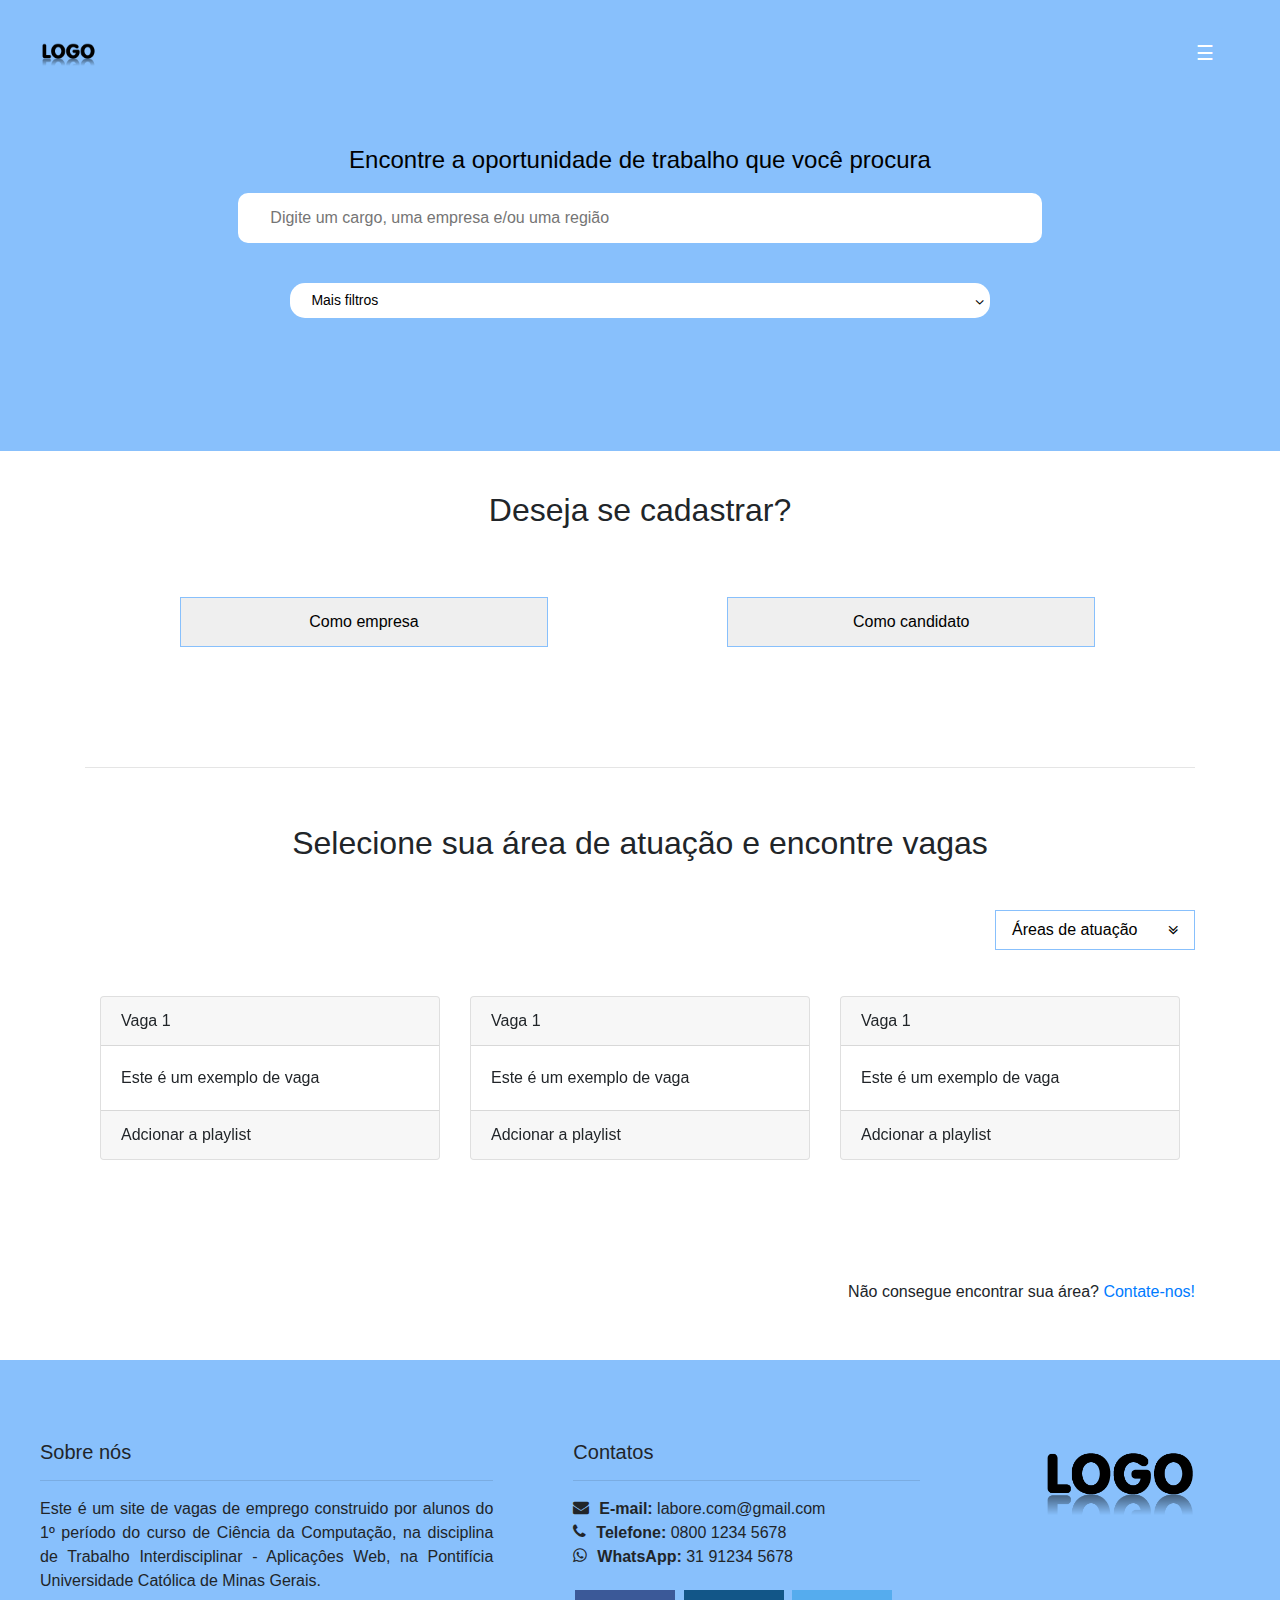
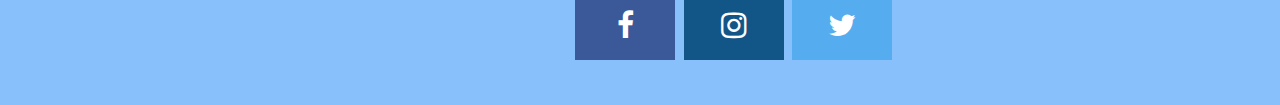
==== Codigo/index.html @ d92247bf "Adcionando arquivos" ====
<!DOCTYPE html>
<html lang = "pt-br" >
    <head>
        <meta charset = "UTF-8">
        <meta name= "viewport" content= "width=device-width, initial-scale=1, shrink-to-fit=no">
		
        <!--CSS-->
        <link rel="stylesheet" href="https://maxcdn.bootstrapcdn.com/bootstrap/4.0.0/css/bootstrap.min.css" integrity="sha384-Gn5384xqQ1aoWXA+058RXPxPg6fy4IWvTNh0E263XmFcJlSAwiGgFAW/dAiS6JXm" crossorigin="anonymous">
        <link href="http://maxcdn.bootstrapcdn.com/font-awesome/4.1.0/css/font-awesome.min.css" rel="stylesheet">
        <link rel="stylesheet" href="https://cdnjs.cloudflare.com/ajax/libs/font-awesome/4.7.0/css/font-awesome.min.css">
        <link rel="stylesheet" href="http://cdnjs.cloudflare.com/ajax/libs/font-awesome/4.3.0/css/font-awesome.css"  type='text/css'>
        <link rel="stylesheet" href= "./style.css">

        <title>Página Inicial</title>
    </head>
    <body>
        <!--Cabeçalho-->
        <div class = "container-fluid" id = "cabecalho_container">
            
            <!--Navbar com a logo e o menu dropdown-->
            <nav class = "navbar navbar-light" id = "navbar">
                <a class = "navbar-brand" href = "#"><img src = "./logo.png" alt = "Logo"></a>
                <div id="mySidebar" class="sidebar">
                    <a href="javascript:void(0)" class="closebtn" onclick="closeNav()">&times;</a>
                    <a href="./index.html">Pagina Inicial</a>
                    <a href="./meu_perfil.html">Meu Perfil</a>
                    <a href="./cursos.html">Cursos</a>
                    <a href="./categorias.html">Categoria de vagas</a>
                    <a href="./testes_vocacionais.html">Testes vocacionais</a>
                    <a href="./forum.html">Fórum</a>
                    <a href="#">Contatos</a>
                    <a href="./sobre_nos.html">Sobre nós</a>
                </div>
                <div id="main">
                    <button class="openbtn" onclick="openNav()">&#9776;</button>
                </div>
            </nav>

            <!--Caixa de pesquisa de vagas com filtros-->
            <div class = "container-fluid" id = "pesquisa-container">
                <div class = "row" id = "pesquisa-titulo-row">
                    <div class = "col-md-8 mx-auto" id = "pesquisa-titulo-col">
                        <h4>Encontre a oportunidade de trabalho que você procura</h4>
                    </div>
                </div>
                <div class = "row" id = "caixa-pesquisa-row">
                    <div class = "col-md-8 mx-auto" id = "caixa-pesquisa-col">
                        <form class = "search">
                            <input type = "text" placeholder= "Digite um cargo, uma empresa e/ou uma região" id = "pesquisa-vagas">
                        </form>
                    </div>
                </div>
                <div class = "row" id = "filtros">
                    <div class = "col-md-7 mx-auto" id = "filtros-col">
                        <button class = "PCDbtn">
                            <i class="fa fa-wheelchair-alt"></i>
                            Vagas para PCD
                        </button>
                        <button class = "Estagiobtn">
                            <i class="fa fa-mortar-board"></i>
                            Estágio & Trainee
                        </button>
                        <button class = "Experienciabtn">
                            <i class="fa fa-exclamation-triangle"></i>
                            Sem experiência
                        </button>
                        <button class = "Filtrobtn">
                            <p id = "plus_filter">Mais filtros</p>
                            <i class = "fa fa-angle-down"></i>
                        </button>
                    </div>
                </div>
            </div>
        </div>

        <!--Seção de cadastros-->
        <div class = "container" id = "convite-cadastro">
            <div class = "row">
                <div class = "col-md-8 mx-auto" id = "convite-cadastro-col">
                    <h2>Deseja se cadastrar?</h3>
                </div>
            </div>
            <div class = "row" id = "cadastro-row">
                <div class = "col-md-10 mx-auto" id = "cadastro-btns">
                    <button type = "button" class = "empresa">Como empresa</button>
                    <button type = "button" class = "candidato">Como candidato</button>
                </div>
            </div>
        </div>
        

        <!--Seção de áreas de atuação-->
        <div class = "container" id = "areas">
            <hr>
            <div class = "row">
                <div class = "col-md-8 mx-auto" id = "areas-col">
                    <h2>Selecione sua área de atuação e encontre vagas</h3>
                </div>
            </div>
            <div class = "row" id = "areas-dropdown-row">
                <div class = "col-lg-12" id = "areas-dropdown">
                    <div class = "dropdown areas-dropdown">
                        <button class = "dropbtn dropbtn-areas"><p id = "areas-btn-title">Áreas de atuação</p><i class="fa fa-angle-double-down"></i></button>
                        <div class="dropdown-content dropdown-content-area">
                            <a href="#">Administração</a>
                            <a href="#">Biotecnologia</a>
                            <a href="#">Contabilidade</a>
                            <a href="#">Design</a>
                            <a href="#">Educação</a>
                            <a href="#">Farmácia</a>
                            <a href="#">Gastronomia</a>
                            <a href="#">Informática</a>
                            <a href="#">Jornalismo</a>
                            <a href="#">Logística</a>
                            <a href="#">Medicina</a>
                            <a href="#">Odontologia</a>
                            <a href="#">Psicologia</a>
                            <a href="#">Química</a>
                            <a href="#">Recursos Humanos</a>
                            <a href="#">Saúde</a>
                            <a href="#">Tecnologia</a>
                            <a href="#">Veterinária</a>
                        </div>
                    </div>
                </div>
            </div>
            <div class =  "container-fluid w-100" id = "carousel-vagas-container">
                <div id="carousel-vagas" class="carousel slide" data-ride="carousel">
                    <ol class="carousel-indicators">
                      <li data-target="#carouselExampleIndicators" data-slide-to="0" class="active"></li>
                      <li data-target="#carouselExampleIndicators" data-slide-to="1"></li>
                      <li data-target="#carouselExampleIndicators" data-slide-to="2"></li>
                    </ol>
                    <div class="carousel-inner">
                        <div class="carousel-item active">
                            <div class = "container">
                                <div class = "row" id="slides" >
                                    <div class = "col-lg-4" id="vaga">
                                        <div class = "card vaga-card">
                                            <div class = "card-header card-header-vaga">
                                                Vaga 1
                                            </div>
                                            <div class = "card-body card-body-vaga">
                                                Este é um exemplo de vaga
                                            </div>
                                            <div class = "card-footer card-footer-vaga">
                                                Adcionar a playlist
                                            </div>
                                        </div>
                                    </div>
                                    <div class = "col-lg-4" id="vaga">
                                        <div class = "card vaga-card">
                                            <div class = "card-header card-header-vaga">
                                                Vaga 1
                                            </div>
                                            <div class = "card-body card-body-vaga">
                                                Este é um exemplo de vaga
                                            </div>
                                            <div class = "card-footer card-footer-vaga">
                                                Adcionar a playlist
                                            </div>
                                        </div>
                                    </div>
                                    <div class = "col-lg-4" id="vaga">
                                        <div class = "card vaga-card">
                                            <div class = "card-header card-header-vaga">
                                                Vaga 1
                                            </div>
                                            <div class = "card-body card-body-vaga">
                                                Este é um exemplo de vaga
                                            </div>
                                            <div class = "card-footer card-footer-vaga">
                                                Adcionar a playlist
                                            </div>
                                        </div>
                                    </div>
                                </div>
                            </div>
                        </div>
                        <div class="carousel-item">
                            <div class = "container">
                                <div class = "row" id="slides" >
                                    <div class = "col-lg-4" id="vaga">
                                        <div class = "card vaga-card">
                                            <div class = "card-header card-header-vaga">
                                                Vaga 1
                                            </div>
                                            <div class = "card-body card-body-vaga">
                                                Este é um exemplo de vaga
                                            </div>
                                            <div class = "card-footer card-footer-vaga">
                                                Adcionar a playlist
                                            </div>
                                        </div>
                                    </div>
                                    <div class = "col-lg-4" id="vaga">
                                        <div class = "card vaga-card">
                                            <div class = "card-header card-header-vaga">
                                                Vaga 1
                                            </div>
                                            <div class = "card-body card-body-vaga">
                                                Este é um exemplo de vaga
                                            </div>
                                            <div class = "card-footer card-footer-vaga">
                                                Adcionar a playlist
                                            </div>
                                        </div>
                                    </div>
                                    <div class = "col-lg-4" id="vaga">
                                        <div class = "card vaga-card">
                                            <div class = "card-header card-header-vaga">
                                                Vaga 1
                                            </div>
                                            <div class = "card-body card-body-vaga">
                                                Este é um exemplo de vaga
                                            </div>
                                            <div class = "card-footer card-footer-vaga">
                                                Adcionar a playlist
                                            </div>
                                        </div>
                                    </div>
                                </div>
                            </div>
                        </div>
                        <div class="carousel-item">
                            <div class = "container">
                                <div class = "row" id="slides" >
                                    <div class = "col-lg-4" id="vaga">
                                        <div class = "card vaga-card">
                                            <div class = "card-header card-header-vaga">
                                                Vaga 1
                                            </div>
                                            <div class = "card-body card-body-vaga">
                                                Este é um exemplo de vaga
                                            </div>
                                            <div class = "card-footer card-footer-vaga">
                                                Adcionar a playlist
                                            </div>
                                        </div>
                                    </div>
                                    <div class = "col-lg-4" id="vaga">
                                        <div class = "card vaga-card">
                                            <div class = "card-header card-header-vaga">
                                                Vaga 1
                                            </div>
                                            <div class = "card-body card-body-vaga">
                                                Este é um exemplo de vaga
                                            </div>
                                            <div class = "card-footer card-footer-vaga">
                                                Adcionar a playlist
                                            </div>
                                        </div>
                                    </div>
                                    <div class = "col-lg-4" id="vaga">
                                        <div class = "card vaga-card">
                                            <div class = "card-header card-header-vaga">
                                                Vaga 1
                                            </div>
                                            <div class = "card-body card-body-vaga">
                                                Este é um exemplo de vaga
                                            </div>
                                            <div class = "card-footer card-footer-vaga">
                                                Adcionar a playlist
                                            </div>
                                        </div>
                                    </div>
                                </div>
                            </div>
                        </div>
                    </div>    
                    <a class="carousel-control-prev" href="#carouselExampleIndicators" role="button" data-slide="prev">
                        <span class="sr-only">Previous</span>
                      </a>
                      <a class="carousel-control-next" href="#carouselExampleIndicators" role="button" data-slide="next">
                        <span class="sr-only">Next</span>
                    </a>
                </div>
            </div>
            <div class = "row" id = "areas-ajuda-row">
                <div class = "col-lg-12" id = "areas-ajuda">
                    <p id = "semArea">Não consegue encontrar sua área?<a href = "#"> Contate-nos!</a></p>
                </div>
            </div>
        </div>

        <!--Seção de Sobre nós e Contatos-->
        <div class = "container-fluid AboutUs">
            <div class = "row AboutUs-row">
                <div class = "col-lg-5 AboutUs-col">
                    <h5 id = "AboutUs-title">Sobre nós</h5>
                    <hr>
                    <p id = "AboutUs-text">Este é um site de vagas de emprego construido por alunos do 1º período
                        do curso de Ciência da Computação, na disciplina de Trabalho Interdisciplinar - Aplicaçôes Web, 
                        na Pontifícia Universidade Católica de Minas Gerais.
                    </p>
                </div>
                <div class = "col-lg-4 Contacts-col">
                    <h5 id = "Contacts-title">Contatos</h5>
                    <hr>
                    <ul id = "lista-contatos">
                        <li id = "email"><i class="fa fa-envelope"></i><p id = "contact-item"><b>E-mail:</b> labore.com@gmail.com</p></li>
                        <li id = "email"><i class="fa fa-phone"></i><p id = "contact-item"><b>Telefone:</b> 0800 1234 5678</p></li>
                        <li id = "email"><i class="fa fa-whatsapp"></i><p id = "contact-item"><b>WhatsApp:</b> 31 91234 5678</p></li>
                    </ul>
                    <a href="#" class="fa fa-facebook"></a>
                    <a href="#" class="fa fa-instagram"></a>
                    <a href="#" class="fa fa-twitter"></a>
                </div>
                <div class = "col-lg-3 logo-col">
                    <img src = "./logo.png" id = "rodape-logo">
                </div>
            </div>
        </div>
        <!-- jQuery and JS bundle w/ Popper.js -->
        <script src="https://code.jquery.com/jquery-3.2.1.slim.min.js" integrity="sha384-KJ3o2DKtIkvYIK3UENzmM7KCkRr/rE9/Qpg6aAZGJwFDMVNA/GpGFF93hXpG5KkN" crossorigin="anonymous"></script>
        <script src="https://cdnjs.cloudflare.com/ajax/libs/popper.js/1.12.9/umd/popper.min.js" integrity="sha384-ApNbgh9B+Y1QKtv3Rn7W3mgPxhU9K/ScQsAP7hUibX39j7fakFPskvXusvfa0b4Q" crossorigin="anonymous"></script>
        <script src="https://maxcdn.bootstrapcdn.com/bootstrap/4.0.0/js/bootstrap.min.js" integrity="sha384-JZR6Spejh4U02d8jOt6vLEHfe/JQGiRRSQQxSfFWpi1MquVdAyjUar5+76PVCmYl" crossorigin="anonymous"></script>
        <script src = "./function.js"></script>
    </body>
</html>
---- Codigo/style.css ----
/* Geral */

body {
    overflow-x: hidden;
    font-family: Helvetica, sans-serif;
}

ul {
    list-style: none;
}

/* Cabecalho */

#cabecalho_container {
    height: 451px;
    width: 100%;
    background-color: rgb(136, 192, 252);
}

a.navbar-brand img {
    height: 56px;
    width: auto;
}

/* The sidebar menu */
.sidebar {
    height: 450px; /* 100% Full-height */
    width: 0; /* 0 width - change this with JavaScript */
    position: fixed; /* Stay in place */
    z-index: 1; /* Stay on top */
    top: 0;
    right: 0;
    background-color: rgb(47, 1, 248); /* Black*/
    overflow-x: hidden; /* Disable horizontal scroll */
    padding-top: 60px; /* Place content 60px from the top */
    transition: 0.5s; /* 0.5 second transition effect to slide in the sidebar */
}
  
  /* The sidebar links */
.sidebar a {
    padding: 8px 8px 8px 32px;
    text-decoration: none;
    font-size: 18px;
    color: white;
    display: block;
    transition: 0.3s;
}
  
  /* When you mouse over the navigation links, change their color */
  .sidebar a:hover {
    color: black;
}
  
  /* Position and style the close button (top right corner) */
.sidebar .closebtn {
    position: absolute;
    top: 0;
    right: 25px;
    font-size: 36px;
    margin-left: 50px;
}
  
  /* The button used to open the sidebar */
.openbtn {
    font-size: 20px;
    cursor: pointer;
    background-color: rgb(136, 192, 252);
    color: white;
    padding: 10px 15px;
    border: none;
    border-radius: 10px;
}
  
.openbtn:hover {
    background-color: rgb(47, 1, 248);
}

.openbtn:focus {
      outline-width: 0px;
}

a.closebtn {
    color: white;
}
  
  /* Style page content - use this if you want to push the page content to the right when you open the side navigation */
#main {
    transition: margin-left .5s; /* If you want a transition effect */
    padding: 20px;
}

#pesquisa-container {
    background-color: transparent;
    margin-top: 40px;
    margin-bottom: 80px;
}

#pesquisa-titulo-col {
    text-align: center;
    margin-bottom: 10px;
    color: #000;
}

#input-btn {
    width: 80%;
    position: relative;
}

#pesquisa-vagas {
    width: 100%;
    height: 50px;
    border-radius: 10px;
    border: 0px;
    text-indent: 30px;
}

#pesquisa-vagas:focus {
    outline-width: 0px;
}

#filtros-col {
    margin-top: 40px;
    width: fit-content;
}

.PCDbtn {
    border: 0px;
    border-radius: 15px;
    font-size: 14px;
    width: 25%;
    height: 35px;
    cursor: pointer;
    display: inline;
    background-color: white;
}

.PCDbtn:hover {
    background-color: rgb(47, 1, 248);
    color: white;
}

.PCDbtn:focus {
    background-color: rgb(47, 1, 248);
    color: white;
    outline-width: 0px;
}

i.fa-wheelchair-alt {
    padding-right: 10px;
}

.Estagiobtn {
    border: 0px;
    border-radius: 15px;
    font-size: 14px;
    width: 25%;
    height: 35px;
    cursor: pointer;
    display: inline;
    background-color: white;
}

.Estagiobtn:hover {
    background-color: rgb(47, 1, 248);
    color: white;
}

.Estagiobtn:focus {
    background-color: rgb(47, 1, 248);
    color: white;
    outline-width: 0px;
}

i.fa-mortar-board {
    padding-right: 10px;
}

.Experienciabtn {
    border: 0px;
    border-radius: 15px;
    font-size: 14px;
    width: 25%;
    height: 35px;
    cursor: pointer;
    display: inline;
    background-color: white;
}

.Experienciabtn:hover {
    background-color: rgb(47, 1, 248);
    color: white;
}

.Experienciabtn:focus {
    background-color: rgb(47, 1, 248);
    color: white;
    outline-width: 0px;
}

i.fa-exclamation-triangle {
    padding-right: 10px;
}

.Filtrobtn {
    width: 23%;
    height: 35px;
    display: inline;
    border: 0px;
    border-radius: 15px;
    background-color: white;
    font-size: 14px;
    cursor: pointer;
    text-align: left;
}

.Filtrobtn:hover {
    background-color: rgb(47, 1, 248);
    color: white;
}

.Filtrobtn:focus {
    background-color: rgb(47, 1, 248);
    outline-width: 0px;
    color: white;
}

#plus_filter {
    display: inline;
    padding-left: 15px;
}

i.fa-angle-down {
    display: inline;
    float: right;
    padding-right: 10px;
    padding-top: 5px;
}

@media screen and ( max-width: 1280px ) {
    .PCDbtn {
        display: none;
    }
}

@media screen and ( max-width: 1280px ) {
    .Estagiobtn {
        display: none;
    }
}

@media screen and ( max-width: 1280px ) {
    .Experienciabtn {
        display: none;
    }
}

@media screen and ( max-width: 1280px ) {
    .Filtrobtn {
        width: 100%;
    }
}

@media screen and ( max-width: 1280px ) {
    i.fa-angle-down {
        padding-left: 10px;
        padding-right: 0px;
    }
}


/* Área de convite para cadastrar */

#convite-cadastro {
    height: 300px;
    width: 100%;
    background-color: transparent;
}

#convite-cadastro-col {
    text-align: center;
    padding-top: 40px;
}

#cadastro-row {
    padding-top: 60px;
}

.empresa {
    width: 40%;
    height: 50px;
    border: 1px solid rgb(136, 192, 252);
    cursor: pointer;
}

.empresa:hover {
    background-color: rgb(47, 1, 248);
    color: white;
}

.empresa:focus {
    background-color: rgb(47, 1, 248);
    color: white;
    outline-width: 0px;;
}

.candidato {
    width: 40%;
    margin-left: 19%;
    height: 50px;
    border: 1px solid rgb(136, 192, 252);
    cursor: pointer;
}

.candidato:hover {
    background-color: rgb(47, 1, 248);
    color: white;
}

.candidato:focus {
    background-color: rgb(47, 1, 248);
    color: white;
    outline-width: 0px;;
}

/* Seção de áreas de atuação */

#areas {
    height: fit-content;
    width: 100%;
}

#areas-col {
    text-align: center;
    padding-top: 40px;
}

#areas-dropdown-row {
    padding-top: 40px;
}

#areas-dropdown {
    display: inline;
}


#areas-ajuda-row {
    padding-top: 40px;
    padding-bottom: 40px;
}

#areas-ajuda {
    display: inline;
}

#semArea {
    display: inline;
    float: right;
}

.dropbtn-areas {
    background-color: white;
    color: black;
    padding: 16px;
    font-size: 16px;
    border: 1px solid rgb(136, 192, 252);
    cursor: pointer;
    width: 200px;
    height: 40px;
    padding-top: 0px;
    padding-bottom: 0px;
    padding-left: 16px;
    padding-right: 16px;
}

.areas-dropdown {
    position: relative;
    display: inline-block;
    float: right;
}

.dropdown-content-area {
    display: none;
    position: absolute;
    background-color: #f9f9f9;
    min-width: 200px;
    max-height: 200px;
    overflow-y: scroll;
    box-shadow: 0px 8px 16px 0px rgba(0,0,0,0.2);
    z-index: 1;
}

.dropdown-content-area a {
    color: black;
    padding: 12px 16px;
    text-decoration: none;
    display: block;
}

.dropdown-content-area a:hover {
    background-color: rgb(136, 192, 252);
}

.areas-dropdown:hover .dropdown-content-area {
    display: block;
}

.areas-dropdown:hover .dropbtn-areas {
    background-color: rgb(47, 1, 248);
}

#areas-btn-title {
    display: inline;
    float: left;
    margin-bottom: 0px;
}

i.fa-angle-double-down {
    display: inline;
    float: right;
    padding-top: 4px;
}

/* Carousel de vagas */

#carousel-vagas-container {
    padding-top: 40px;
    padding-bottom: 40px;
    padding-right: 0px;
    padding-left: 0px;
}

.carousel-indicators li {
    visibility: hidden;
}

#carousel-vagas {
    height: fit-content;
}

#vaga {
    padding-bottom: 40px;
}

/*Seção sobre nós */

.AboutUs  {
    height: fit-content;
    background-color: rgb(136, 192, 252);
    padding-top: 40px;
    padding-bottom: 40px;
}

.AboutUs-col {
    padding-top: 40px;
    padding-bottom: 40px;
    padding-left: 40px;
    padding-right: 40px;
    text-align: justify;
}

.Contacts-col {
    padding-top: 40px;
    padding-top: 40px;
    padding-left: 40px;
    padding-right: 40px;
}

i.fa-envelope {
    display: inline;
    float: left;
    padding-right: 10px;
    padding-top: 2px;
}

i.fa-phone {
    display: inline;
    float: left;
    padding-right: 10px;
    padding-top: 2px;
}

i.fa-whatsapp {
    display: inline;
    float: left;
    padding-right: 10px;
    padding-top: 2px;
}

#lista-contatos {
    padding-left: 0px;
}

#contact-item {
    display: inline;
}

.fa-facebook {
    background: #3B5998;
    color: white;
    padding: 20px;
    font-size: 30px;
    width: 100px;
    text-align: center;
    text-decoration: none;
    margin: 5px 2px;
}

.fa-twitter {
    background: #55ACEE;
    color: white;
    padding: 20px;
    font-size: 30px;
    width: 100px;
    text-align: center;
    text-decoration: none;
    margin: 5px 2px;
}

.fa-instagram {
    background: #125688;
    color: white;
    padding: 20px;
    font-size: 30px;
    width: 100px;
    text-align: center;
    text-decoration: none;
    margin: 5px 2px;
}

#rodape-logo {
    width: 100%;
    height: auto;
    padding-right: 40px;
    padding-left: 40px;
}
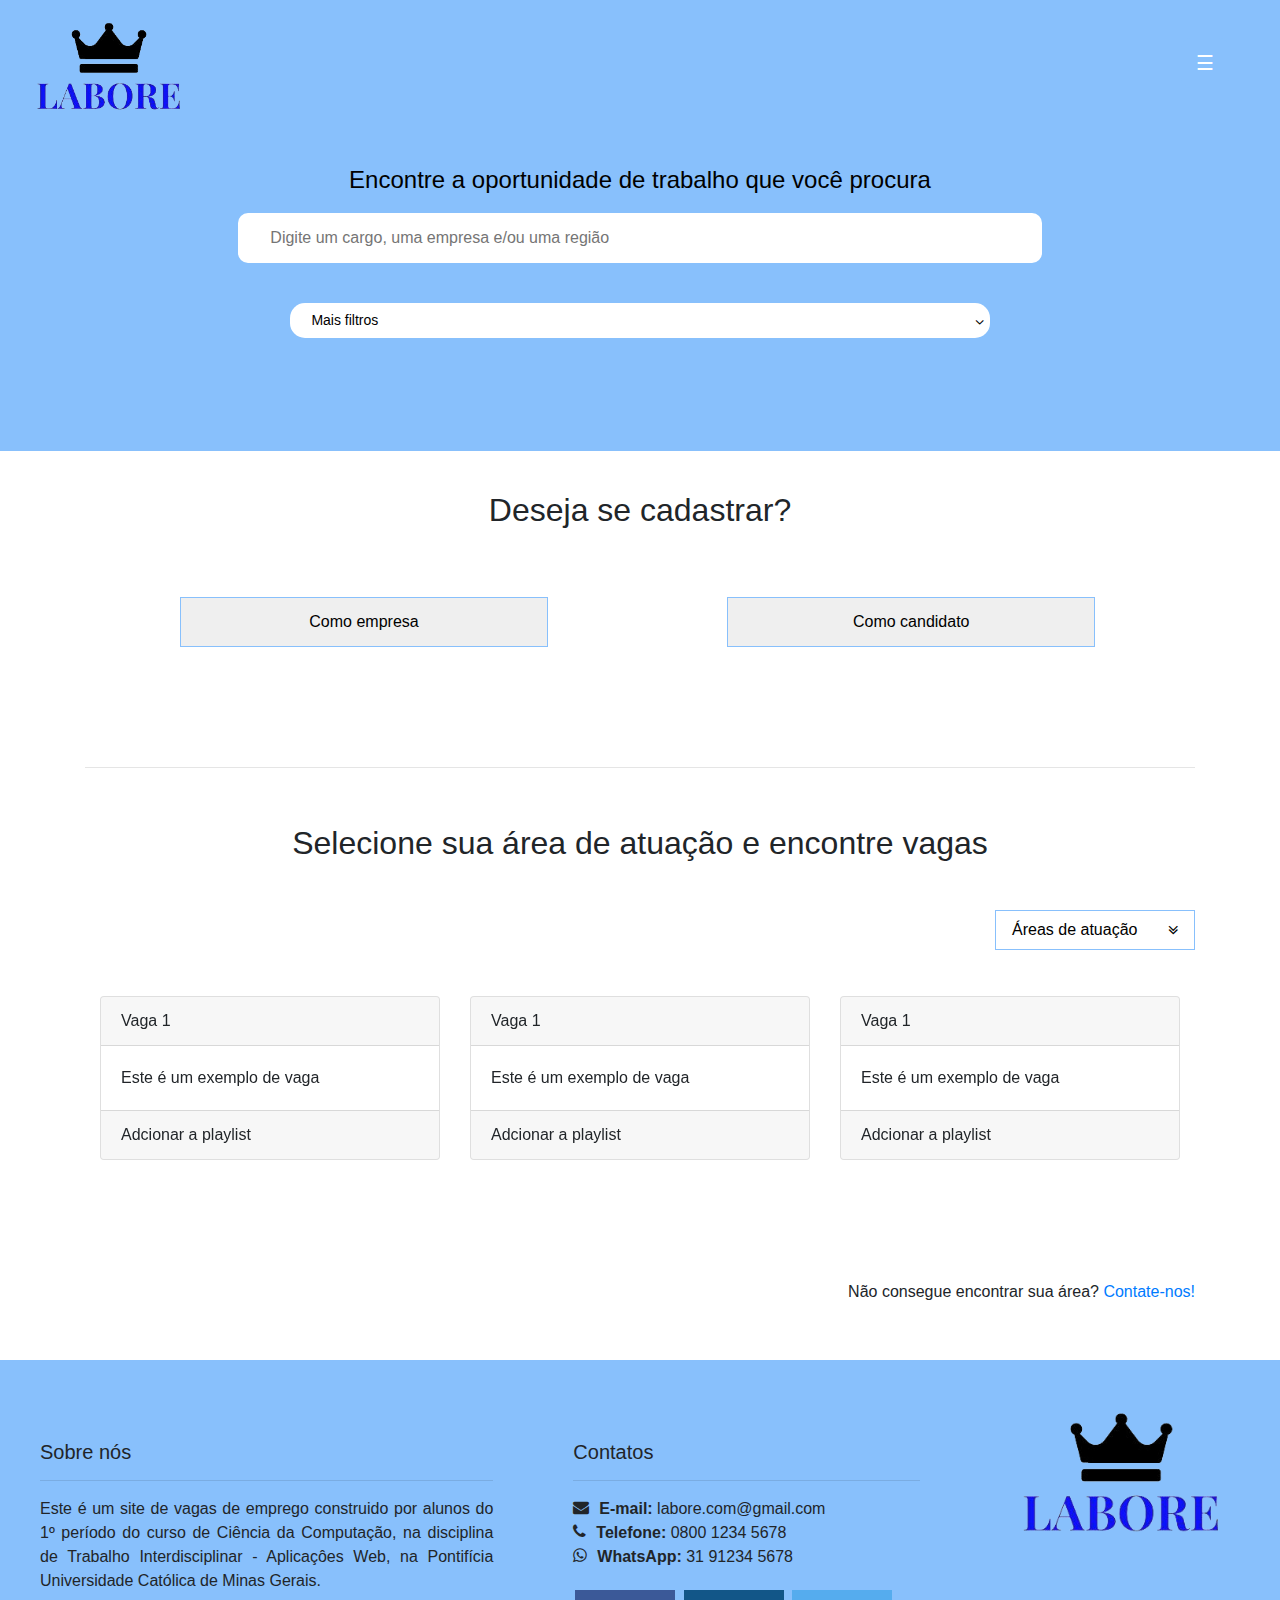
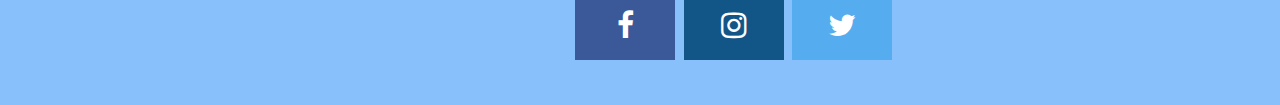
==== commit e644c7c5: "Adcionando uma nova função." ====
--- a/Codigo/index.html
+++ b/Codigo/index.html
@@ -1,320 +1,323 @@
-<!DOCTYPE html>
-<html lang = "pt-br" >
-    <head>
-        <meta charset = "UTF-8">
-        <meta name= "viewport" content= "width=device-width, initial-scale=1, shrink-to-fit=no">
-		
-        <!--CSS-->
-        <link rel="stylesheet" href="https://maxcdn.bootstrapcdn.com/bootstrap/4.0.0/css/bootstrap.min.css" integrity="sha384-Gn5384xqQ1aoWXA+058RXPxPg6fy4IWvTNh0E263XmFcJlSAwiGgFAW/dAiS6JXm" crossorigin="anonymous">
-        <link href="http://maxcdn.bootstrapcdn.com/font-awesome/4.1.0/css/font-awesome.min.css" rel="stylesheet">
-        <link rel="stylesheet" href="https://cdnjs.cloudflare.com/ajax/libs/font-awesome/4.7.0/css/font-awesome.min.css">
-        <link rel="stylesheet" href="http://cdnjs.cloudflare.com/ajax/libs/font-awesome/4.3.0/css/font-awesome.css"  type='text/css'>
-        <link rel="stylesheet" href= "./style.css">
-
-        <title>Página Inicial</title>
-    </head>
-    <body>
-        <!--Cabeçalho-->
-        <div class = "container-fluid" id = "cabecalho_container">
-            
-            <!--Navbar com a logo e o menu dropdown-->
-            <nav class = "navbar navbar-light" id = "navbar">
-                <a class = "navbar-brand" href = "#"><img src = "./logo.png" alt = "Logo"></a>
-                <div id="mySidebar" class="sidebar">
-                    <a href="javascript:void(0)" class="closebtn" onclick="closeNav()">&times;</a>
-                    <a href="./index.html">Pagina Inicial</a>
-                    <a href="./meu_perfil.html">Meu Perfil</a>
-                    <a href="./cursos.html">Cursos</a>
-                    <a href="./categorias.html">Categoria de vagas</a>
-                    <a href="./testes_vocacionais.html">Testes vocacionais</a>
-                    <a href="./forum.html">Fórum</a>
-                    <a href="#">Contatos</a>
-                    <a href="./sobre_nos.html">Sobre nós</a>
-                </div>
-                <div id="main">
-                    <button class="openbtn" onclick="openNav()">&#9776;</button>
-                </div>
-            </nav>
-
-            <!--Caixa de pesquisa de vagas com filtros-->
-            <div class = "container-fluid" id = "pesquisa-container">
-                <div class = "row" id = "pesquisa-titulo-row">
-                    <div class = "col-md-8 mx-auto" id = "pesquisa-titulo-col">
-                        <h4>Encontre a oportunidade de trabalho que você procura</h4>
-                    </div>
-                </div>
-                <div class = "row" id = "caixa-pesquisa-row">
-                    <div class = "col-md-8 mx-auto" id = "caixa-pesquisa-col">
-                        <form class = "search">
-                            <input type = "text" placeholder= "Digite um cargo, uma empresa e/ou uma região" id = "pesquisa-vagas">
-                        </form>
-                    </div>
-                </div>
-                <div class = "row" id = "filtros">
-                    <div class = "col-md-7 mx-auto" id = "filtros-col">
-                        <button class = "PCDbtn">
-                            <i class="fa fa-wheelchair-alt"></i>
-                            Vagas para PCD
-                        </button>
-                        <button class = "Estagiobtn">
-                            <i class="fa fa-mortar-board"></i>
-                            Estágio & Trainee
-                        </button>
-                        <button class = "Experienciabtn">
-                            <i class="fa fa-exclamation-triangle"></i>
-                            Sem experiência
-                        </button>
-                        <button class = "Filtrobtn">
-                            <p id = "plus_filter">Mais filtros</p>
-                            <i class = "fa fa-angle-down"></i>
-                        </button>
-                    </div>
-                </div>
-            </div>
-        </div>
-
-        <!--Seção de cadastros-->
-        <div class = "container" id = "convite-cadastro">
-            <div class = "row">
-                <div class = "col-md-8 mx-auto" id = "convite-cadastro-col">
-                    <h2>Deseja se cadastrar?</h3>
-                </div>
-            </div>
-            <div class = "row" id = "cadastro-row">
-                <div class = "col-md-10 mx-auto" id = "cadastro-btns">
-                    <button type = "button" class = "empresa">Como empresa</button>
-                    <button type = "button" class = "candidato">Como candidato</button>
-                </div>
-            </div>
-        </div>
-        
-
-        <!--Seção de áreas de atuação-->
-        <div class = "container" id = "areas">
-            <hr>
-            <div class = "row">
-                <div class = "col-md-8 mx-auto" id = "areas-col">
-                    <h2>Selecione sua área de atuação e encontre vagas</h3>
-                </div>
-            </div>
-            <div class = "row" id = "areas-dropdown-row">
-                <div class = "col-lg-12" id = "areas-dropdown">
-                    <div class = "dropdown areas-dropdown">
-                        <button class = "dropbtn dropbtn-areas"><p id = "areas-btn-title">Áreas de atuação</p><i class="fa fa-angle-double-down"></i></button>
-                        <div class="dropdown-content dropdown-content-area">
-                            <a href="#">Administração</a>
-                            <a href="#">Biotecnologia</a>
-                            <a href="#">Contabilidade</a>
-                            <a href="#">Design</a>
-                            <a href="#">Educação</a>
-                            <a href="#">Farmácia</a>
-                            <a href="#">Gastronomia</a>
-                            <a href="#">Informática</a>
-                            <a href="#">Jornalismo</a>
-                            <a href="#">Logística</a>
-                            <a href="#">Medicina</a>
-                            <a href="#">Odontologia</a>
-                            <a href="#">Psicologia</a>
-                            <a href="#">Química</a>
-                            <a href="#">Recursos Humanos</a>
-                            <a href="#">Saúde</a>
-                            <a href="#">Tecnologia</a>
-                            <a href="#">Veterinária</a>
-                        </div>
-                    </div>
-                </div>
-            </div>
-            <div class =  "container-fluid w-100" id = "carousel-vagas-container">
-                <div id="carousel-vagas" class="carousel slide" data-ride="carousel">
-                    <ol class="carousel-indicators">
-                      <li data-target="#carouselExampleIndicators" data-slide-to="0" class="active"></li>
-                      <li data-target="#carouselExampleIndicators" data-slide-to="1"></li>
-                      <li data-target="#carouselExampleIndicators" data-slide-to="2"></li>
-                    </ol>
-                    <div class="carousel-inner">
-                        <div class="carousel-item active">
-                            <div class = "container">
-                                <div class = "row" id="slides" >
-                                    <div class = "col-lg-4" id="vaga">
-                                        <div class = "card vaga-card">
-                                            <div class = "card-header card-header-vaga">
-                                                Vaga 1
-                                            </div>
-                                            <div class = "card-body card-body-vaga">
-                                                Este é um exemplo de vaga
-                                            </div>
-                                            <div class = "card-footer card-footer-vaga">
-                                                Adcionar a playlist
-                                            </div>
-                                        </div>
-                                    </div>
-                                    <div class = "col-lg-4" id="vaga">
-                                        <div class = "card vaga-card">
-                                            <div class = "card-header card-header-vaga">
-                                                Vaga 1
-                                            </div>
-                                            <div class = "card-body card-body-vaga">
-                                                Este é um exemplo de vaga
-                                            </div>
-                                            <div class = "card-footer card-footer-vaga">
-                                                Adcionar a playlist
-                                            </div>
-                                        </div>
-                                    </div>
-                                    <div class = "col-lg-4" id="vaga">
-                                        <div class = "card vaga-card">
-                                            <div class = "card-header card-header-vaga">
-                                                Vaga 1
-                                            </div>
-                                            <div class = "card-body card-body-vaga">
-                                                Este é um exemplo de vaga
-                                            </div>
-                                            <div class = "card-footer card-footer-vaga">
-                                                Adcionar a playlist
-                                            </div>
-                                        </div>
-                                    </div>
-                                </div>
-                            </div>
-                        </div>
-                        <div class="carousel-item">
-                            <div class = "container">
-                                <div class = "row" id="slides" >
-                                    <div class = "col-lg-4" id="vaga">
-                                        <div class = "card vaga-card">
-                                            <div class = "card-header card-header-vaga">
-                                                Vaga 1
-                                            </div>
-                                            <div class = "card-body card-body-vaga">
-                                                Este é um exemplo de vaga
-                                            </div>
-                                            <div class = "card-footer card-footer-vaga">
-                                                Adcionar a playlist
-                                            </div>
-                                        </div>
-                                    </div>
-                                    <div class = "col-lg-4" id="vaga">
-                                        <div class = "card vaga-card">
-                                            <div class = "card-header card-header-vaga">
-                                                Vaga 1
-                                            </div>
-                                            <div class = "card-body card-body-vaga">
-                                                Este é um exemplo de vaga
-                                            </div>
-                                            <div class = "card-footer card-footer-vaga">
-                                                Adcionar a playlist
-                                            </div>
-                                        </div>
-                                    </div>
-                                    <div class = "col-lg-4" id="vaga">
-                                        <div class = "card vaga-card">
-                                            <div class = "card-header card-header-vaga">
-                                                Vaga 1
-                                            </div>
-                                            <div class = "card-body card-body-vaga">
-                                                Este é um exemplo de vaga
-                                            </div>
-                                            <div class = "card-footer card-footer-vaga">
-                                                Adcionar a playlist
-                                            </div>
-                                        </div>
-                                    </div>
-                                </div>
-                            </div>
-                        </div>
-                        <div class="carousel-item">
-                            <div class = "container">
-                                <div class = "row" id="slides" >
-                                    <div class = "col-lg-4" id="vaga">
-                                        <div class = "card vaga-card">
-                                            <div class = "card-header card-header-vaga">
-                                                Vaga 1
-                                            </div>
-                                            <div class = "card-body card-body-vaga">
-                                                Este é um exemplo de vaga
-                                            </div>
-                                            <div class = "card-footer card-footer-vaga">
-                                                Adcionar a playlist
-                                            </div>
-                                        </div>
-                                    </div>
-                                    <div class = "col-lg-4" id="vaga">
-                                        <div class = "card vaga-card">
-                                            <div class = "card-header card-header-vaga">
-                                                Vaga 1
-                                            </div>
-                                            <div class = "card-body card-body-vaga">
-                                                Este é um exemplo de vaga
-                                            </div>
-                                            <div class = "card-footer card-footer-vaga">
-                                                Adcionar a playlist
-                                            </div>
-                                        </div>
-                                    </div>
-                                    <div class = "col-lg-4" id="vaga">
-                                        <div class = "card vaga-card">
-                                            <div class = "card-header card-header-vaga">
-                                                Vaga 1
-                                            </div>
-                                            <div class = "card-body card-body-vaga">
-                                                Este é um exemplo de vaga
-                                            </div>
-                                            <div class = "card-footer card-footer-vaga">
-                                                Adcionar a playlist
-                                            </div>
-                                        </div>
-                                    </div>
-                                </div>
-                            </div>
-                        </div>
-                    </div>    
-                    <a class="carousel-control-prev" href="#carouselExampleIndicators" role="button" data-slide="prev">
-                        <span class="sr-only">Previous</span>
-                      </a>
-                      <a class="carousel-control-next" href="#carouselExampleIndicators" role="button" data-slide="next">
-                        <span class="sr-only">Next</span>
-                    </a>
-                </div>
-            </div>
-            <div class = "row" id = "areas-ajuda-row">
-                <div class = "col-lg-12" id = "areas-ajuda">
-                    <p id = "semArea">Não consegue encontrar sua área?<a href = "#"> Contate-nos!</a></p>
-                </div>
-            </div>
-        </div>
-
-        <!--Seção de Sobre nós e Contatos-->
-        <div class = "container-fluid AboutUs">
-            <div class = "row AboutUs-row">
-                <div class = "col-lg-5 AboutUs-col">
-                    <h5 id = "AboutUs-title">Sobre nós</h5>
-                    <hr>
-                    <p id = "AboutUs-text">Este é um site de vagas de emprego construido por alunos do 1º período
-                        do curso de Ciência da Computação, na disciplina de Trabalho Interdisciplinar - Aplicaçôes Web, 
-                        na Pontifícia Universidade Católica de Minas Gerais.
-                    </p>
-                </div>
-                <div class = "col-lg-4 Contacts-col">
-                    <h5 id = "Contacts-title">Contatos</h5>
-                    <hr>
-                    <ul id = "lista-contatos">
-                        <li id = "email"><i class="fa fa-envelope"></i><p id = "contact-item"><b>E-mail:</b> labore.com@gmail.com</p></li>
-                        <li id = "email"><i class="fa fa-phone"></i><p id = "contact-item"><b>Telefone:</b> 0800 1234 5678</p></li>
-                        <li id = "email"><i class="fa fa-whatsapp"></i><p id = "contact-item"><b>WhatsApp:</b> 31 91234 5678</p></li>
-                    </ul>
-                    <a href="#" class="fa fa-facebook"></a>
-                    <a href="#" class="fa fa-instagram"></a>
-                    <a href="#" class="fa fa-twitter"></a>
-                </div>
-                <div class = "col-lg-3 logo-col">
-                    <img src = "./logo.png" id = "rodape-logo">
-                </div>
-            </div>
-        </div>
-        <!-- jQuery and JS bundle w/ Popper.js -->
-        <script src="https://code.jquery.com/jquery-3.2.1.slim.min.js" integrity="sha384-KJ3o2DKtIkvYIK3UENzmM7KCkRr/rE9/Qpg6aAZGJwFDMVNA/GpGFF93hXpG5KkN" crossorigin="anonymous"></script>
-        <script src="https://cdnjs.cloudflare.com/ajax/libs/popper.js/1.12.9/umd/popper.min.js" integrity="sha384-ApNbgh9B+Y1QKtv3Rn7W3mgPxhU9K/ScQsAP7hUibX39j7fakFPskvXusvfa0b4Q" crossorigin="anonymous"></script>
-        <script src="https://maxcdn.bootstrapcdn.com/bootstrap/4.0.0/js/bootstrap.min.js" integrity="sha384-JZR6Spejh4U02d8jOt6vLEHfe/JQGiRRSQQxSfFWpi1MquVdAyjUar5+76PVCmYl" crossorigin="anonymous"></script>
-        <script src = "./function.js"></script>
-    </body>
-</html>
+<!DOCTYPE html>
+<html lang = "pt-br" >
+    <head>
+        <meta charset = "UTF-8">
+        <meta name= "viewport" content= "width=device-width, initial-scale=1, shrink-to-fit=no">
+		
+        <!--CSS-->
+        <link rel="stylesheet" href="https://maxcdn.bootstrapcdn.com/bootstrap/4.0.0/css/bootstrap.min.css" integrity="sha384-Gn5384xqQ1aoWXA+058RXPxPg6fy4IWvTNh0E263XmFcJlSAwiGgFAW/dAiS6JXm" crossorigin="anonymous">
+        <link href="http://maxcdn.bootstrapcdn.com/font-awesome/4.1.0/css/font-awesome.min.css" rel="stylesheet">
+        <link rel="stylesheet" href="https://cdnjs.cloudflare.com/ajax/libs/font-awesome/4.7.0/css/font-awesome.min.css">
+        <link rel="stylesheet" href="http://cdnjs.cloudflare.com/ajax/libs/font-awesome/4.3.0/css/font-awesome.css"  type='text/css'>
+        <link rel="stylesheet" href= "./style.css">
+
+        <title>Página Inicial</title>
+    </head>
+    <body>
+        <!--Cabeçalho-->
+        <div class = "container-fluid" id = "cabecalho_container">
+            
+            <!--Navbar com a logo e o menu dropdown-->
+            <nav class = "navbar navbar-light" id = "navbar">
+                <a class = "navbar-brand" href = "#"><img src = "./logo.png" alt = "Logo"></a>
+                <div id="mySidebar" class="sidebar">
+                    <a href="javascript:void(0)" class="closebtn" onclick="closeNav()">&times;</a>
+                    <a href="./index.html">Pagina Inicial</a>
+                    <a href="./meu_perfil.html">Meu Perfil</a>
+                    <a href="./cursos.html">Cursos</a>
+                    <a href="./categorias.html">Categoria de vagas</a>
+                    <a href="./testes_vocacionais.html">Testes vocacionais</a>
+                    <a href="./forum.html">Fórum</a>
+                </div>
+                <div id="main">
+                    <button class="openbtn" onclick="openNav()">&#9776;</button>
+                </div>
+            </nav>
+
+            <!--Caixa de pesquisa de vagas com filtros-->
+            <div class = "container-fluid" id = "pesquisa-container">
+                <div class = "row" id = "pesquisa-titulo-row">
+                    <div class = "col-md-8 mx-auto" id = "pesquisa-titulo-col">
+                        <h4>Encontre a oportunidade de trabalho que você procura</h4>
+                    </div>
+                </div>
+                <div class = "row" id = "caixa-pesquisa-row">
+                    <div class = "col-md-8 mx-auto" id = "caixa-pesquisa-col">
+                        <form class = "search">
+                            <input type = "text" placeholder= "Digite um cargo, uma empresa e/ou uma região" id = "pesquisa-vagas">
+                        </form>
+                    </div>
+                </div>
+                <div class = "row" id = "filtros">
+                    <div class = "col-md-7 mx-auto" id = "filtros-col">
+                        <button class = "PCDbtn">
+                            <i class="fa fa-wheelchair-alt"></i>
+                            Vagas para PCD
+                        </button>
+                        <button class = "Estagiobtn">
+                            <i class="fa fa-mortar-board"></i>
+                            Estágio & Trainee
+                        </button>
+                        <button class = "Experienciabtn">
+                            <i class="fa fa-exclamation-triangle"></i>
+                            Sem experiência
+                        </button>
+                        <button class = "Filtrobtn">
+                            <p id = "plus_filter">Mais filtros</p>
+                            <i class = "fa fa-angle-down"></i>
+                        </button>
+                    </div>
+                </div>
+            </div>
+        </div>
+
+        <!--Seção de cadastros-->
+        <div class = "container" id = "convite-cadastro">
+            <div class = "row">
+                <div class = "col-md-8 mx-auto" id = "convite-cadastro-col">
+                    <h2>Deseja se cadastrar?</h3>
+                </div>
+            </div>
+            <div class = "row" id = "cadastro-row">
+                <div class = "col-md-10 mx-auto" id = "cadastro-btns">
+                    <button type = "button" class = "empresa">Como empresa</button>
+                    <button type = "button" class = "candidato" onclick="cadastrar_candidato()">Como candidato</button>
+			<script>
+				function cadastrar_candidato () {
+				   location.href = "./cadastro_candidato.html"; 
+				}
+			</script>
+                </div>
+            </div>
+        </div>
+        
+
+        <!--Seção de áreas de atuação-->
+        <div class = "container" id = "areas">
+            <hr>
+            <div class = "row">
+                <div class = "col-md-8 mx-auto" id = "areas-col">
+                    <h2>Selecione sua área de atuação e encontre vagas</h3>
+                </div>
+            </div>
+            <div class = "row" id = "areas-dropdown-row">
+                <div class = "col-lg-12" id = "areas-dropdown">
+                    <div class = "dropdown areas-dropdown">
+                        <button class = "dropbtn dropbtn-areas"><p id = "areas-btn-title">Áreas de atuação</p><i class="fa fa-angle-double-down"></i></button>
+                        <div class="dropdown-content dropdown-content-area">
+                            <a href="#">Administração</a>
+                            <a href="#">Biotecnologia</a>
+                            <a href="#">Contabilidade</a>
+                            <a href="#">Design</a>
+                            <a href="#">Educação</a>
+                            <a href="#">Farmácia</a>
+                            <a href="#">Gastronomia</a>
+                            <a href="#">Informática</a>
+                            <a href="#">Jornalismo</a>
+                            <a href="#">Logística</a>
+                            <a href="#">Medicina</a>
+                            <a href="#">Odontologia</a>
+                            <a href="#">Psicologia</a>
+                            <a href="#">Química</a>
+                            <a href="#">Recursos Humanos</a>
+                            <a href="#">Saúde</a>
+                            <a href="#">Tecnologia</a>
+                            <a href="#">Veterinária</a>
+                        </div>
+                    </div>
+                </div>
+            </div>
+            <div class =  "container-fluid w-100" id = "carousel-vagas-container">
+                <div id="carousel-vagas" class="carousel slide" data-ride="carousel">
+                    <ol class="carousel-indicators">
+                      <li data-target="#carouselExampleIndicators" data-slide-to="0" class="active"></li>
+                      <li data-target="#carouselExampleIndicators" data-slide-to="1"></li>
+                      <li data-target="#carouselExampleIndicators" data-slide-to="2"></li>
+                    </ol>
+                    <div class="carousel-inner">
+                        <div class="carousel-item active">
+                            <div class = "container">
+                                <div class = "row" id="slides" >
+                                    <div class = "col-lg-4" id="vaga">
+                                        <div class = "card vaga-card">
+                                            <div class = "card-header card-header-vaga">
+                                                Vaga 1
+                                            </div>
+                                            <div class = "card-body card-body-vaga">
+                                                Este é um exemplo de vaga
+                                            </div>
+                                            <div class = "card-footer card-footer-vaga">
+                                                Adcionar a playlist
+                                            </div>
+                                        </div>
+                                    </div>
+                                    <div class = "col-lg-4" id="vaga">
+                                        <div class = "card vaga-card">
+                                            <div class = "card-header card-header-vaga">
+                                                Vaga 1
+                                            </div>
+                                            <div class = "card-body card-body-vaga">
+                                                Este é um exemplo de vaga
+                                            </div>
+                                            <div class = "card-footer card-footer-vaga">
+                                                Adcionar a playlist
+                                            </div>
+                                        </div>
+                                    </div>
+                                    <div class = "col-lg-4" id="vaga">
+                                        <div class = "card vaga-card">
+                                            <div class = "card-header card-header-vaga">
+                                                Vaga 1
+                                            </div>
+                                            <div class = "card-body card-body-vaga">
+                                                Este é um exemplo de vaga
+                                            </div>
+                                            <div class = "card-footer card-footer-vaga">
+                                                Adcionar a playlist
+                                            </div>
+                                        </div>
+                                    </div>
+                                </div>
+                            </div>
+                        </div>
+                        <div class="carousel-item">
+                            <div class = "container">
+                                <div class = "row" id="slides" >
+                                    <div class = "col-lg-4" id="vaga">
+                                        <div class = "card vaga-card">
+                                            <div class = "card-header card-header-vaga">
+                                                Vaga 1
+                                            </div>
+                                            <div class = "card-body card-body-vaga">
+                                                Este é um exemplo de vaga
+                                            </div>
+                                            <div class = "card-footer card-footer-vaga">
+                                                Adcionar a playlist
+                                            </div>
+                                        </div>
+                                    </div>
+                                    <div class = "col-lg-4" id="vaga">
+                                        <div class = "card vaga-card">
+                                            <div class = "card-header card-header-vaga">
+                                                Vaga 1
+                                            </div>
+                                            <div class = "card-body card-body-vaga">
+                                                Este é um exemplo de vaga
+                                            </div>
+                                            <div class = "card-footer card-footer-vaga">
+                                                Adcionar a playlist
+                                            </div>
+                                        </div>
+                                    </div>
+                                    <div class = "col-lg-4" id="vaga">
+                                        <div class = "card vaga-card">
+                                            <div class = "card-header card-header-vaga">
+                                                Vaga 1
+                                            </div>
+                                            <div class = "card-body card-body-vaga">
+                                                Este é um exemplo de vaga
+                                            </div>
+                                            <div class = "card-footer card-footer-vaga">
+                                                Adcionar a playlist
+                                            </div>
+                                        </div>
+                                    </div>
+                                </div>
+                            </div>
+                        </div>
+                        <div class="carousel-item">
+                            <div class = "container">
+                                <div class = "row" id="slides" >
+                                    <div class = "col-lg-4" id="vaga">
+                                        <div class = "card vaga-card">
+                                            <div class = "card-header card-header-vaga">
+                                                Vaga 1
+                                            </div>
+                                            <div class = "card-body card-body-vaga">
+                                                Este é um exemplo de vaga
+                                            </div>
+                                            <div class = "card-footer card-footer-vaga">
+                                                Adcionar a playlist
+                                            </div>
+                                        </div>
+                                    </div>
+                                    <div class = "col-lg-4" id="vaga">
+                                        <div class = "card vaga-card">
+                                            <div class = "card-header card-header-vaga">
+                                                Vaga 1
+                                            </div>
+                                            <div class = "card-body card-body-vaga">
+                                                Este é um exemplo de vaga
+                                            </div>
+                                            <div class = "card-footer card-footer-vaga">
+                                                Adcionar a playlist
+                                            </div>
+                                        </div>
+                                    </div>
+                                    <div class = "col-lg-4" id="vaga">
+                                        <div class = "card vaga-card">
+                                            <div class = "card-header card-header-vaga">
+                                                Vaga 1
+                                            </div>
+                                            <div class = "card-body card-body-vaga">
+                                                Este é um exemplo de vaga
+                                            </div>
+                                            <div class = "card-footer card-footer-vaga">
+                                                Adcionar a playlist
+                                            </div>
+                                        </div>
+                                    </div>
+                                </div>
+                            </div>
+                        </div>
+                    </div>    
+                    <a class="carousel-control-prev" href="#carouselExampleIndicators" role="button" data-slide="prev">
+                        <span class="sr-only">Previous</span>
+                      </a>
+                      <a class="carousel-control-next" href="#carouselExampleIndicators" role="button" data-slide="next">
+                        <span class="sr-only">Next</span>
+                    </a>
+                </div>
+            </div>
+            <div class = "row" id = "areas-ajuda-row">
+                <div class = "col-lg-12" id = "areas-ajuda">
+                    <p id = "semArea">Não consegue encontrar sua área?<a href = "#"> Contate-nos!</a></p>
+                </div>
+            </div>
+        </div>
+
+        <!--Seção de Sobre nós e Contatos-->
+        <div class = "container-fluid AboutUs">
+            <div class = "row AboutUs-row">
+                <div class = "col-lg-5 AboutUs-col">
+                    <h5 id = "AboutUs-title">Sobre nós</h5>
+                    <hr>
+                    <p id = "AboutUs-text">Este é um site de vagas de emprego construido por alunos do 1º período
+                        do curso de Ciência da Computação, na disciplina de Trabalho Interdisciplinar - Aplicaçôes Web, 
+                        na Pontifícia Universidade Católica de Minas Gerais.
+                    </p>
+                </div>
+                <div class = "col-lg-4 Contacts-col">
+                    <h5 id = "Contacts-title">Contatos</h5>
+                    <hr>
+                    <ul id = "lista-contatos">
+                        <li id = "email"><i class="fa fa-envelope"></i><p id = "contact-item"><b>E-mail:</b> labore.com@gmail.com</p></li>
+                        <li id = "email"><i class="fa fa-phone"></i><p id = "contact-item"><b>Telefone:</b> 0800 1234 5678</p></li>
+                        <li id = "email"><i class="fa fa-whatsapp"></i><p id = "contact-item"><b>WhatsApp:</b> 31 91234 5678</p></li>
+                    </ul>
+                    <a href="#" class="fa fa-facebook"></a>
+                    <a href="#" class="fa fa-instagram"></a>
+                    <a href="#" class="fa fa-twitter"></a>
+                </div>
+                <div class = "col-lg-3 logo-col">
+                    <img src = "./logo.png" id = "rodape-logo">
+                </div>
+            </div>
+        </div>
+        <!-- jQuery and JS bundle w/ Popper.js -->
+        <script src="https://code.jquery.com/jquery-3.2.1.slim.min.js" integrity="sha384-KJ3o2DKtIkvYIK3UENzmM7KCkRr/rE9/Qpg6aAZGJwFDMVNA/GpGFF93hXpG5KkN" crossorigin="anonymous"></script>
+        <script src="https://cdnjs.cloudflare.com/ajax/libs/popper.js/1.12.9/umd/popper.min.js" integrity="sha384-ApNbgh9B+Y1QKtv3Rn7W3mgPxhU9K/ScQsAP7hUibX39j7fakFPskvXusvfa0b4Q" crossorigin="anonymous"></script>
+        <script src="https://maxcdn.bootstrapcdn.com/bootstrap/4.0.0/js/bootstrap.min.js" integrity="sha384-JZR6Spejh4U02d8jOt6vLEHfe/JQGiRRSQQxSfFWpi1MquVdAyjUar5+76PVCmYl" crossorigin="anonymous"></script>
+        <script src = "./function.js"></script>
+    </body>
+</html>
--- a/Codigo/style.css
+++ b/Codigo/style.css
@@ -1,535 +1,535 @@
-/* Geral */
-
-body {
-    overflow-x: hidden;
-    font-family: Helvetica, sans-serif;
-}
-
-ul {
-    list-style: none;
-}
-
-/* Cabecalho */
-
-#cabecalho_container {
-    height: 451px;
-    width: 100%;
-    background-color: rgb(136, 192, 252);
-}
-
-a.navbar-brand img {
-    height: 56px;
-    width: auto;
-}
-
-/* The sidebar menu */
-.sidebar {
-    height: 450px; /* 100% Full-height */
-    width: 0; /* 0 width - change this with JavaScript */
-    position: fixed; /* Stay in place */
-    z-index: 1; /* Stay on top */
-    top: 0;
-    right: 0;
-    background-color: rgb(47, 1, 248); /* Black*/
-    overflow-x: hidden; /* Disable horizontal scroll */
-    padding-top: 60px; /* Place content 60px from the top */
-    transition: 0.5s; /* 0.5 second transition effect to slide in the sidebar */
-}
-  
-  /* The sidebar links */
-.sidebar a {
-    padding: 8px 8px 8px 32px;
-    text-decoration: none;
-    font-size: 18px;
-    color: white;
-    display: block;
-    transition: 0.3s;
-}
-  
-  /* When you mouse over the navigation links, change their color */
-  .sidebar a:hover {
-    color: black;
-}
-  
-  /* Position and style the close button (top right corner) */
-.sidebar .closebtn {
-    position: absolute;
-    top: 0;
-    right: 25px;
-    font-size: 36px;
-    margin-left: 50px;
-}
-  
-  /* The button used to open the sidebar */
-.openbtn {
-    font-size: 20px;
-    cursor: pointer;
-    background-color: rgb(136, 192, 252);
-    color: white;
-    padding: 10px 15px;
-    border: none;
-    border-radius: 10px;
-}
-  
-.openbtn:hover {
-    background-color: rgb(47, 1, 248);
-}
-
-.openbtn:focus {
-      outline-width: 0px;
-}
-
-a.closebtn {
-    color: white;
-}
-  
-  /* Style page content - use this if you want to push the page content to the right when you open the side navigation */
-#main {
-    transition: margin-left .5s; /* If you want a transition effect */
-    padding: 20px;
-}
-
-#pesquisa-container {
-    background-color: transparent;
-    margin-top: 40px;
-    margin-bottom: 80px;
-}
-
-#pesquisa-titulo-col {
-    text-align: center;
-    margin-bottom: 10px;
-    color: #000;
-}
-
-#input-btn {
-    width: 80%;
-    position: relative;
-}
-
-#pesquisa-vagas {
-    width: 100%;
-    height: 50px;
-    border-radius: 10px;
-    border: 0px;
-    text-indent: 30px;
-}
-
-#pesquisa-vagas:focus {
-    outline-width: 0px;
-}
-
-#filtros-col {
-    margin-top: 40px;
-    width: fit-content;
-}
-
-.PCDbtn {
-    border: 0px;
-    border-radius: 15px;
-    font-size: 14px;
-    width: 25%;
-    height: 35px;
-    cursor: pointer;
-    display: inline;
-    background-color: white;
-}
-
-.PCDbtn:hover {
-    background-color: rgb(47, 1, 248);
-    color: white;
-}
-
-.PCDbtn:focus {
-    background-color: rgb(47, 1, 248);
-    color: white;
-    outline-width: 0px;
-}
-
-i.fa-wheelchair-alt {
-    padding-right: 10px;
-}
-
-.Estagiobtn {
-    border: 0px;
-    border-radius: 15px;
-    font-size: 14px;
-    width: 25%;
-    height: 35px;
-    cursor: pointer;
-    display: inline;
-    background-color: white;
-}
-
-.Estagiobtn:hover {
-    background-color: rgb(47, 1, 248);
-    color: white;
-}
-
-.Estagiobtn:focus {
-    background-color: rgb(47, 1, 248);
-    color: white;
-    outline-width: 0px;
-}
-
-i.fa-mortar-board {
-    padding-right: 10px;
-}
-
-.Experienciabtn {
-    border: 0px;
-    border-radius: 15px;
-    font-size: 14px;
-    width: 25%;
-    height: 35px;
-    cursor: pointer;
-    display: inline;
-    background-color: white;
-}
-
-.Experienciabtn:hover {
-    background-color: rgb(47, 1, 248);
-    color: white;
-}
-
-.Experienciabtn:focus {
-    background-color: rgb(47, 1, 248);
-    color: white;
-    outline-width: 0px;
-}
-
-i.fa-exclamation-triangle {
-    padding-right: 10px;
-}
-
-.Filtrobtn {
-    width: 23%;
-    height: 35px;
-    display: inline;
-    border: 0px;
-    border-radius: 15px;
-    background-color: white;
-    font-size: 14px;
-    cursor: pointer;
-    text-align: left;
-}
-
-.Filtrobtn:hover {
-    background-color: rgb(47, 1, 248);
-    color: white;
-}
-
-.Filtrobtn:focus {
-    background-color: rgb(47, 1, 248);
-    outline-width: 0px;
-    color: white;
-}
-
-#plus_filter {
-    display: inline;
-    padding-left: 15px;
-}
-
-i.fa-angle-down {
-    display: inline;
-    float: right;
-    padding-right: 10px;
-    padding-top: 5px;
-}
-
-@media screen and ( max-width: 1280px ) {
-    .PCDbtn {
-        display: none;
-    }
-}
-
-@media screen and ( max-width: 1280px ) {
-    .Estagiobtn {
-        display: none;
-    }
-}
-
-@media screen and ( max-width: 1280px ) {
-    .Experienciabtn {
-        display: none;
-    }
-}
-
-@media screen and ( max-width: 1280px ) {
-    .Filtrobtn {
-        width: 100%;
-    }
-}
-
-@media screen and ( max-width: 1280px ) {
-    i.fa-angle-down {
-        padding-left: 10px;
-        padding-right: 0px;
-    }
-}
-
-
-/* Área de convite para cadastrar */
-
-#convite-cadastro {
-    height: 300px;
-    width: 100%;
-    background-color: transparent;
-}
-
-#convite-cadastro-col {
-    text-align: center;
-    padding-top: 40px;
-}
-
-#cadastro-row {
-    padding-top: 60px;
-}
-
-.empresa {
-    width: 40%;
-    height: 50px;
-    border: 1px solid rgb(136, 192, 252);
-    cursor: pointer;
-}
-
-.empresa:hover {
-    background-color: rgb(47, 1, 248);
-    color: white;
-}
-
-.empresa:focus {
-    background-color: rgb(47, 1, 248);
-    color: white;
-    outline-width: 0px;;
-}
-
-.candidato {
-    width: 40%;
-    margin-left: 19%;
-    height: 50px;
-    border: 1px solid rgb(136, 192, 252);
-    cursor: pointer;
-}
-
-.candidato:hover {
-    background-color: rgb(47, 1, 248);
-    color: white;
-}
-
-.candidato:focus {
-    background-color: rgb(47, 1, 248);
-    color: white;
-    outline-width: 0px;;
-}
-
-/* Seção de áreas de atuação */
-
-#areas {
-    height: fit-content;
-    width: 100%;
-}
-
-#areas-col {
-    text-align: center;
-    padding-top: 40px;
-}
-
-#areas-dropdown-row {
-    padding-top: 40px;
-}
-
-#areas-dropdown {
-    display: inline;
-}
-
-
-#areas-ajuda-row {
-    padding-top: 40px;
-    padding-bottom: 40px;
-}
-
-#areas-ajuda {
-    display: inline;
-}
-
-#semArea {
-    display: inline;
-    float: right;
-}
-
-.dropbtn-areas {
-    background-color: white;
-    color: black;
-    padding: 16px;
-    font-size: 16px;
-    border: 1px solid rgb(136, 192, 252);
-    cursor: pointer;
-    width: 200px;
-    height: 40px;
-    padding-top: 0px;
-    padding-bottom: 0px;
-    padding-left: 16px;
-    padding-right: 16px;
-}
-
-.areas-dropdown {
-    position: relative;
-    display: inline-block;
-    float: right;
-}
-
-.dropdown-content-area {
-    display: none;
-    position: absolute;
-    background-color: #f9f9f9;
-    min-width: 200px;
-    max-height: 200px;
-    overflow-y: scroll;
-    box-shadow: 0px 8px 16px 0px rgba(0,0,0,0.2);
-    z-index: 1;
-}
-
-.dropdown-content-area a {
-    color: black;
-    padding: 12px 16px;
-    text-decoration: none;
-    display: block;
-}
-
-.dropdown-content-area a:hover {
-    background-color: rgb(136, 192, 252);
-}
-
-.areas-dropdown:hover .dropdown-content-area {
-    display: block;
-}
-
-.areas-dropdown:hover .dropbtn-areas {
-    background-color: rgb(47, 1, 248);
-}
-
-#areas-btn-title {
-    display: inline;
-    float: left;
-    margin-bottom: 0px;
-}
-
-i.fa-angle-double-down {
-    display: inline;
-    float: right;
-    padding-top: 4px;
-}
-
-/* Carousel de vagas */
-
-#carousel-vagas-container {
-    padding-top: 40px;
-    padding-bottom: 40px;
-    padding-right: 0px;
-    padding-left: 0px;
-}
-
-.carousel-indicators li {
-    visibility: hidden;
-}
-
-#carousel-vagas {
-    height: fit-content;
-}
-
-#vaga {
-    padding-bottom: 40px;
-}
-
-/*Seção sobre nós */
-
-.AboutUs  {
-    height: fit-content;
-    background-color: rgb(136, 192, 252);
-    padding-top: 40px;
-    padding-bottom: 40px;
-}
-
-.AboutUs-col {
-    padding-top: 40px;
-    padding-bottom: 40px;
-    padding-left: 40px;
-    padding-right: 40px;
-    text-align: justify;
-}
-
-.Contacts-col {
-    padding-top: 40px;
-    padding-top: 40px;
-    padding-left: 40px;
-    padding-right: 40px;
-}
-
-i.fa-envelope {
-    display: inline;
-    float: left;
-    padding-right: 10px;
-    padding-top: 2px;
-}
-
-i.fa-phone {
-    display: inline;
-    float: left;
-    padding-right: 10px;
-    padding-top: 2px;
-}
-
-i.fa-whatsapp {
-    display: inline;
-    float: left;
-    padding-right: 10px;
-    padding-top: 2px;
-}
-
-#lista-contatos {
-    padding-left: 0px;
-}
-
-#contact-item {
-    display: inline;
-}
-
-.fa-facebook {
-    background: #3B5998;
-    color: white;
-    padding: 20px;
-    font-size: 30px;
-    width: 100px;
-    text-align: center;
-    text-decoration: none;
-    margin: 5px 2px;
-}
-
-.fa-twitter {
-    background: #55ACEE;
-    color: white;
-    padding: 20px;
-    font-size: 30px;
-    width: 100px;
-    text-align: center;
-    text-decoration: none;
-    margin: 5px 2px;
-}
-
-.fa-instagram {
-    background: #125688;
-    color: white;
-    padding: 20px;
-    font-size: 30px;
-    width: 100px;
-    text-align: center;
-    text-decoration: none;
-    margin: 5px 2px;
-}
-
-#rodape-logo {
-    width: 100%;
-    height: auto;
-    padding-right: 40px;
-    padding-left: 40px;
+/* Geral */
+
+body {
+    overflow-x: hidden;
+    font-family: Helvetica, sans-serif;
+}
+
+ul {
+    list-style: none;
+}
+
+/* Cabecalho */
+
+#cabecalho_container {
+    height: 451px;
+    width: 100%;
+    background-color: rgb(136, 192, 252);
+}
+
+a.navbar-brand img {
+    height: 100px;
+    width: auto;
+}
+
+/* The sidebar menu */
+.sidebar {
+    height: 450px; /* 100% Full-height */
+    width: 0; /* 0 width - change this with JavaScript */
+    position: fixed; /* Stay in place */
+    z-index: 1; /* Stay on top */
+    top: 0;
+    right: 0;
+    background-color: rgb(47, 1, 248); /* Black*/
+    overflow-x: hidden; /* Disable horizontal scroll */
+    padding-top: 60px; /* Place content 60px from the top */
+    transition: 0.5s; /* 0.5 second transition effect to slide in the sidebar */
+}
+  
+  /* The sidebar links */
+.sidebar a {
+    padding: 8px 8px 8px 32px;
+    text-decoration: none;
+    font-size: 18px;
+    color: white;
+    display: block;
+    transition: 0.3s;
+}
+  
+  /* When you mouse over the navigation links, change their color */
+  .sidebar a:hover {
+    color: black;
+}
+  
+  /* Position and style the close button (top right corner) */
+.sidebar .closebtn {
+    position: absolute;
+    top: 0;
+    right: 25px;
+    font-size: 36px;
+    margin-left: 50px;
+}
+  
+  /* The button used to open the sidebar */
+.openbtn {
+    font-size: 20px;
+    cursor: pointer;
+    background-color: rgb(136, 192, 252);
+    color: white;
+    padding: 10px 15px;
+    border: none;
+    border-radius: 10px;
+}
+  
+.openbtn:hover {
+    background-color: rgb(47, 1, 248);
+}
+
+.openbtn:focus {
+      outline-width: 0px;
+}
+
+a.closebtn {
+    color: white;
+}
+  
+  /* Style page content - use this if you want to push the page content to the right when you open the side navigation */
+#main {
+    transition: margin-left .5s; /* If you want a transition effect */
+    padding: 20px;
+}
+
+#pesquisa-container {
+    background-color: transparent;
+    margin-top: 40px;
+    margin-bottom: 80px;
+}
+
+#pesquisa-titulo-col {
+    text-align: center;
+    margin-bottom: 10px;
+    color: #000;
+}
+
+#input-btn {
+    width: 80%;
+    position: relative;
+}
+
+#pesquisa-vagas {
+    width: 100%;
+    height: 50px;
+    border-radius: 10px;
+    border: 0px;
+    text-indent: 30px;
+}
+
+#pesquisa-vagas:focus {
+    outline-width: 0px;
+}
+
+#filtros-col {
+    margin-top: 40px;
+    width: fit-content;
+}
+
+.PCDbtn {
+    border: 0px;
+    border-radius: 15px;
+    font-size: 14px;
+    width: 25%;
+    height: 35px;
+    cursor: pointer;
+    display: inline;
+    background-color: white;
+}
+
+.PCDbtn:hover {
+    background-color: rgb(47, 1, 248);
+    color: white;
+}
+
+.PCDbtn:focus {
+    background-color: rgb(47, 1, 248);
+    color: white;
+    outline-width: 0px;
+}
+
+i.fa-wheelchair-alt {
+    padding-right: 10px;
+}
+
+.Estagiobtn {
+    border: 0px;
+    border-radius: 15px;
+    font-size: 14px;
+    width: 25%;
+    height: 35px;
+    cursor: pointer;
+    display: inline;
+    background-color: white;
+}
+
+.Estagiobtn:hover {
+    background-color: rgb(47, 1, 248);
+    color: white;
+}
+
+.Estagiobtn:focus {
+    background-color: rgb(47, 1, 248);
+    color: white;
+    outline-width: 0px;
+}
+
+i.fa-mortar-board {
+    padding-right: 10px;
+}
+
+.Experienciabtn {
+    border: 0px;
+    border-radius: 15px;
+    font-size: 14px;
+    width: 25%;
+    height: 35px;
+    cursor: pointer;
+    display: inline;
+    background-color: white;
+}
+
+.Experienciabtn:hover {
+    background-color: rgb(47, 1, 248);
+    color: white;
+}
+
+.Experienciabtn:focus {
+    background-color: rgb(47, 1, 248);
+    color: white;
+    outline-width: 0px;
+}
+
+i.fa-exclamation-triangle {
+    padding-right: 10px;
+}
+
+.Filtrobtn {
+    width: 23%;
+    height: 35px;
+    display: inline;
+    border: 0px;
+    border-radius: 15px;
+    background-color: white;
+    font-size: 14px;
+    cursor: pointer;
+    text-align: left;
+}
+
+.Filtrobtn:hover {
+    background-color: rgb(47, 1, 248);
+    color: white;
+}
+
+.Filtrobtn:focus {
+    background-color: rgb(47, 1, 248);
+    outline-width: 0px;
+    color: white;
+}
+
+#plus_filter {
+    display: inline;
+    padding-left: 15px;
+}
+
+i.fa-angle-down {
+    display: inline;
+    float: right;
+    padding-right: 10px;
+    padding-top: 5px;
+}
+
+@media screen and ( max-width: 1280px ) {
+    .PCDbtn {
+        display: none;
+    }
+}
+
+@media screen and ( max-width: 1280px ) {
+    .Estagiobtn {
+        display: none;
+    }
+}
+
+@media screen and ( max-width: 1280px ) {
+    .Experienciabtn {
+        display: none;
+    }
+}
+
+@media screen and ( max-width: 1280px ) {
+    .Filtrobtn {
+        width: 100%;
+    }
+}
+
+@media screen and ( max-width: 1280px ) {
+    i.fa-angle-down {
+        padding-left: 10px;
+        padding-right: 0px;
+    }
+}
+
+
+/* Área de convite para cadastrar */
+
+#convite-cadastro {
+    height: 300px;
+    width: 100%;
+    background-color: transparent;
+}
+
+#convite-cadastro-col {
+    text-align: center;
+    padding-top: 40px;
+}
+
+#cadastro-row {
+    padding-top: 60px;
+}
+
+.empresa {
+    width: 40%;
+    height: 50px;
+    border: 1px solid rgb(136, 192, 252);
+    cursor: pointer;
+}
+
+.empresa:hover {
+    background-color: rgb(47, 1, 248);
+    color: white;
+}
+
+.empresa:focus {
+    background-color: rgb(47, 1, 248);
+    color: white;
+    outline-width: 0px;;
+}
+
+.candidato {
+    width: 40%;
+    margin-left: 19%;
+    height: 50px;
+    border: 1px solid rgb(136, 192, 252);
+    cursor: pointer;
+}
+
+.candidato:hover {
+    background-color: rgb(47, 1, 248);
+    color: white;
+}
+
+.candidato:focus {
+    background-color: rgb(47, 1, 248);
+    color: white;
+    outline-width: 0px;;
+}
+
+/* Seção de áreas de atuação */
+
+#areas {
+    height: fit-content;
+    width: 100%;
+}
+
+#areas-col {
+    text-align: center;
+    padding-top: 40px;
+}
+
+#areas-dropdown-row {
+    padding-top: 40px;
+}
+
+#areas-dropdown {
+    display: inline;
+}
+
+
+#areas-ajuda-row {
+    padding-top: 40px;
+    padding-bottom: 40px;
+}
+
+#areas-ajuda {
+    display: inline;
+}
+
+#semArea {
+    display: inline;
+    float: right;
+}
+
+.dropbtn-areas {
+    background-color: white;
+    color: black;
+    padding: 16px;
+    font-size: 16px;
+    border: 1px solid rgb(136, 192, 252);
+    cursor: pointer;
+    width: 200px;
+    height: 40px;
+    padding-top: 0px;
+    padding-bottom: 0px;
+    padding-left: 16px;
+    padding-right: 16px;
+}
+
+.areas-dropdown {
+    position: relative;
+    display: inline-block;
+    float: right;
+}
+
+.dropdown-content-area {
+    display: none;
+    position: absolute;
+    background-color: #f9f9f9;
+    min-width: 200px;
+    max-height: 200px;
+    overflow-y: scroll;
+    box-shadow: 0px 8px 16px 0px rgba(0,0,0,0.2);
+    z-index: 1;
+}
+
+.dropdown-content-area a {
+    color: black;
+    padding: 12px 16px;
+    text-decoration: none;
+    display: block;
+}
+
+.dropdown-content-area a:hover {
+    background-color: rgb(136, 192, 252);
+}
+
+.areas-dropdown:hover .dropdown-content-area {
+    display: block;
+}
+
+.areas-dropdown:hover .dropbtn-areas {
+    background-color: rgb(47, 1, 248);
+}
+
+#areas-btn-title {
+    display: inline;
+    float: left;
+    margin-bottom: 0px;
+}
+
+i.fa-angle-double-down {
+    display: inline;
+    float: right;
+    padding-top: 4px;
+}
+
+/* Carousel de vagas */
+
+#carousel-vagas-container {
+    padding-top: 40px;
+    padding-bottom: 40px;
+    padding-right: 0px;
+    padding-left: 0px;
+}
+
+.carousel-indicators li {
+    visibility: hidden;
+}
+
+#carousel-vagas {
+    height: fit-content;
+}
+
+#vaga {
+    padding-bottom: 40px;
+}
+
+/*Seção sobre nós */
+
+.AboutUs  {
+    height: fit-content;
+    background-color: rgb(136, 192, 252);
+    padding-top: 40px;
+    padding-bottom: 40px;
+}
+
+.AboutUs-col {
+    padding-top: 40px;
+    padding-bottom: 40px;
+    padding-left: 40px;
+    padding-right: 40px;
+    text-align: justify;
+}
+
+.Contacts-col {
+    padding-top: 40px;
+    padding-top: 40px;
+    padding-left: 40px;
+    padding-right: 40px;
+}
+
+i.fa-envelope {
+    display: inline;
+    float: left;
+    padding-right: 10px;
+    padding-top: 2px;
+}
+
+i.fa-phone {
+    display: inline;
+    float: left;
+    padding-right: 10px;
+    padding-top: 2px;
+}
+
+i.fa-whatsapp {
+    display: inline;
+    float: left;
+    padding-right: 10px;
+    padding-top: 2px;
+}
+
+#lista-contatos {
+    padding-left: 0px;
+}
+
+#contact-item {
+    display: inline;
+}
+
+.fa-facebook {
+    background: #3B5998;
+    color: white;
+    padding: 20px;
+    font-size: 30px;
+    width: 100px;
+    text-align: center;
+    text-decoration: none;
+    margin: 5px 2px;
+}
+
+.fa-twitter {
+    background: #55ACEE;
+    color: white;
+    padding: 20px;
+    font-size: 30px;
+    width: 100px;
+    text-align: center;
+    text-decoration: none;
+    margin: 5px 2px;
+}
+
+.fa-instagram {
+    background: #125688;
+    color: white;
+    padding: 20px;
+    font-size: 30px;
+    width: 100px;
+    text-align: center;
+    text-decoration: none;
+    margin: 5px 2px;
+}
+
+#rodape-logo {
+    width: 100%;
+    height: auto;
+    padding-right: 40px;
+    padding-left: 40px;
 }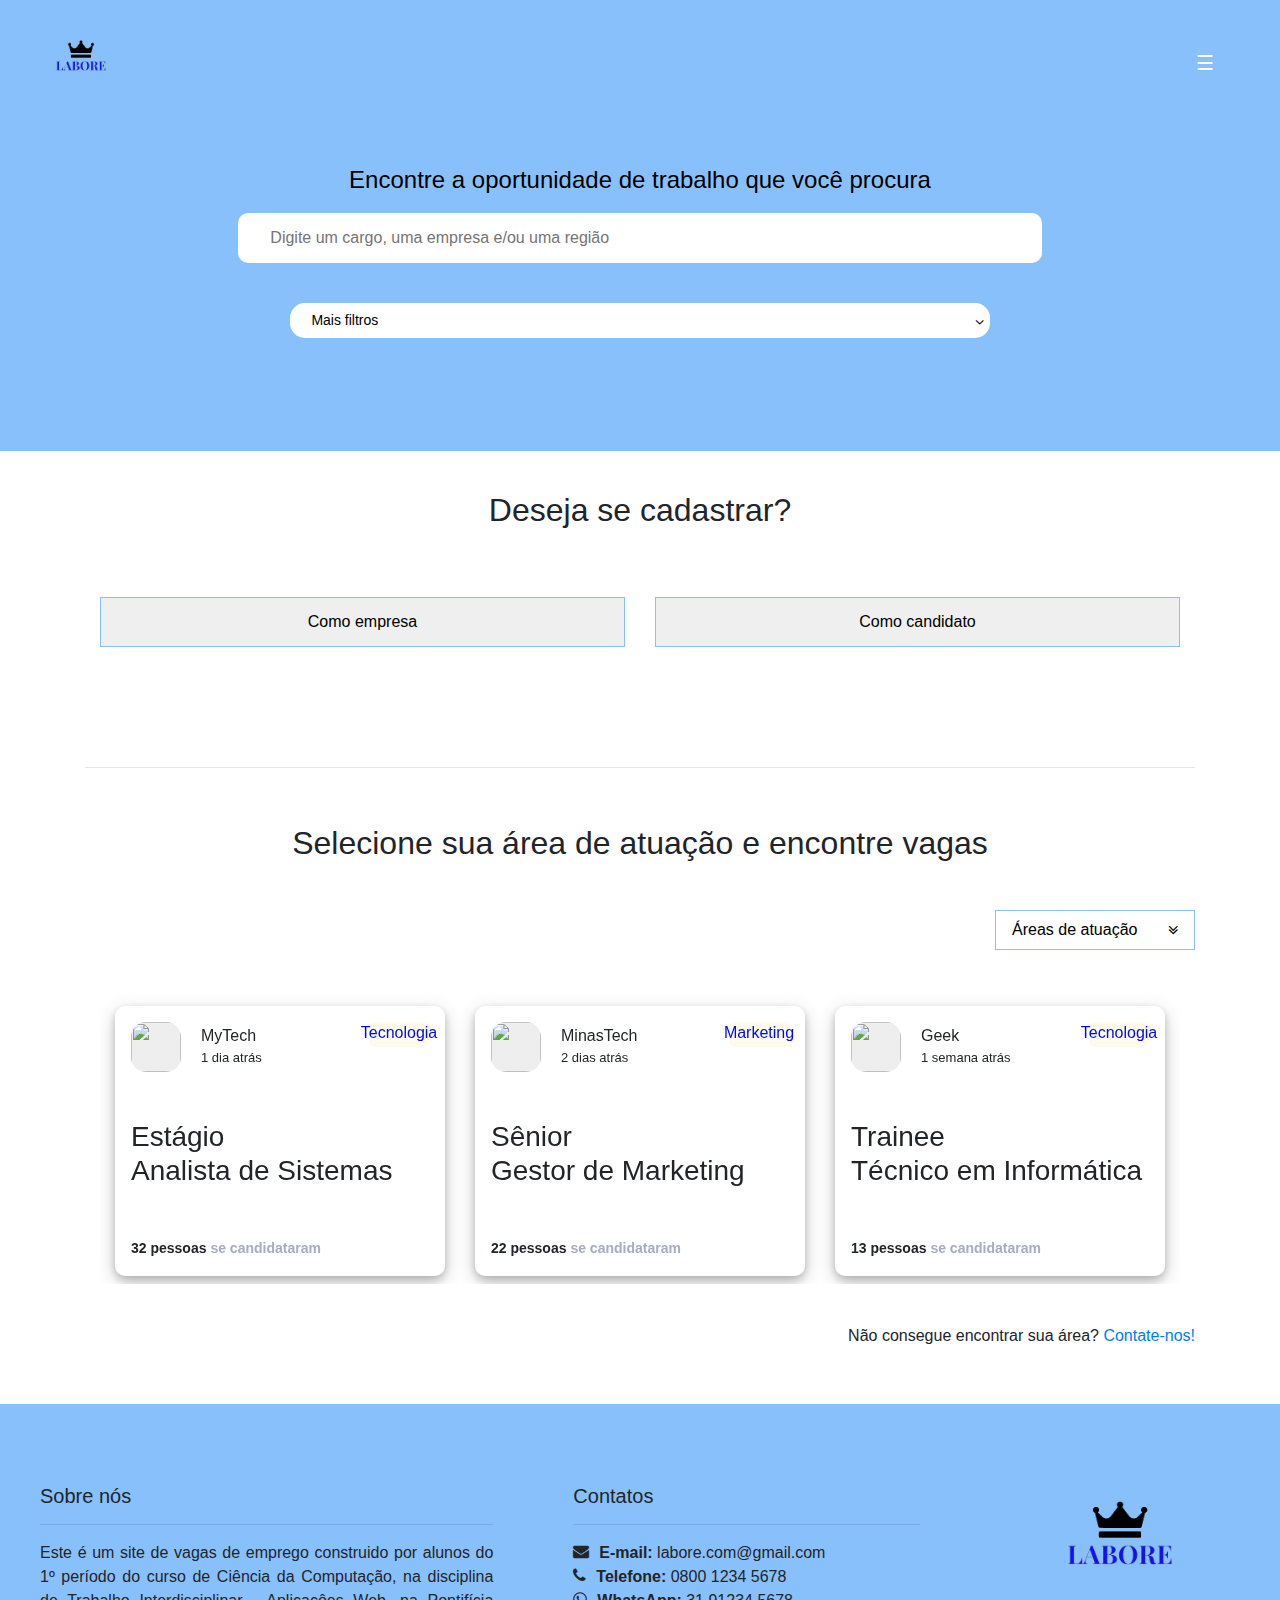
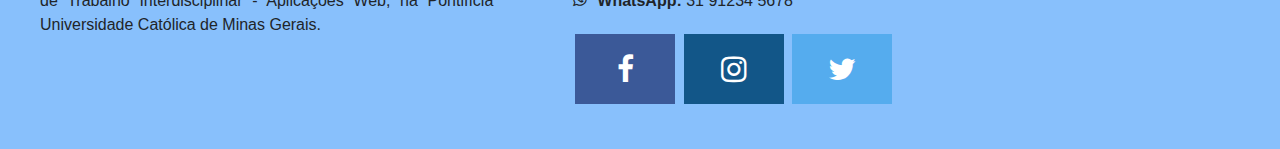
==== commit 3a05fc81: "Adcionando pagina de cadastro de empresa Atualizando template de pagina de cadastro de candidatos" ====
--- a/Codigo/index.html
+++ b/Codigo/index.html
@@ -45,6 +45,7 @@
                     <div class = "col-md-8 mx-auto" id = "caixa-pesquisa-col">
                         <form class = "search">
                             <input type = "text" placeholder= "Digite um cargo, uma empresa e/ou uma região" id = "pesquisa-vagas">
+                            <!-- <button type="submit" id = "pesquisar">Pesquisar</button> -->
                         </form>
                     </div>
                 </div>
@@ -71,249 +72,309 @@
             </div>
         </div>
 
-        <!--Seção de cadastros-->
-        <div class = "container" id = "convite-cadastro">
-            <div class = "row">
-                <div class = "col-md-8 mx-auto" id = "convite-cadastro-col">
-                    <h2>Deseja se cadastrar?</h3>
+        <div class = "container" id = "corpo">
+            <!--Seção de cadastros-->
+            <div class = "container" id = "convite-cadastro">
+                <div class = "row">
+                    <div class = "col-md-8 mx-auto" id = "convite-cadastro-col">
+                        <h2>Deseja se cadastrar?</h3>
+                    </div>
+                </div>
+                <div class = "row" id = "cadastro-row">
+                    <div class = "col-lg-6" id = "cadastro-btns" style="display: flex; justify-content: center; align-items: center;">
+                        <button type = "button" class = "empresa" onclick="cadastrar_empresa()" style="width: 100%;">Como empresa</button>
+                    </div>
+                    <div class = "col-lg-6" id = "cadastro-btns">
+                        <button type = "button" class = "candidato" onclick="cadastrar_candidato()" style="width: 100%; margin-left: 0px;">Como candidato</button>
+                    </div>
+                <script>
+                    function cadastrar_candidato () {
+                    location.href = "./cadastro_candidato.html"; 
+                    }
+                </script>
+                    </div>
                 </div>
             </div>
-            <div class = "row" id = "cadastro-row">
-                <div class = "col-md-10 mx-auto" id = "cadastro-btns">
-                    <button type = "button" class = "empresa">Como empresa</button>
-                    <button type = "button" class = "candidato" onclick="cadastrar_candidato()">Como candidato</button>
-			<script>
-				function cadastrar_candidato () {
-				   location.href = "./cadastro_candidato.html"; 
-				}
-			</script>
+        
+
+            <!--Seção de áreas de atuação-->
+            <div class = "container" id = "areas">
+                <hr>
+                <div class = "row">
+                    <div class = "col-md-8 mx-auto" id = "areas-col">
+                        <h2>Selecione sua área de atuação e encontre vagas</h3>
+                    </div>
+                </div>
+                <div class = "row" id = "areas-dropdown-row">
+                    <div class = "col-lg-12" id = "areas-dropdown">
+                        <div class = "dropdown areas-dropdown">
+                            <button class = "dropbtn dropbtn-areas"><p id = "areas-btn-title">Áreas de atuação</p><i class="fa fa-angle-double-down"></i></button>
+                            <div class="dropdown-content dropdown-content-area">
+                                <a href="#">Administração</a>
+                                <a href="#">Biotecnologia</a>
+                                <a href="#">Contabilidade</a>
+                                <a href="#">Design</a>
+                                <a href="#">Educação</a>
+                                <a href="#">Farmácia</a>
+                                <a href="#">Gastronomia</a>
+                                <a href="#">Informática</a>
+                                <a href="#">Jornalismo</a>
+                                <a href="#">Logística</a>
+                                <a href="#">Medicina</a>
+                                <a href="#">Odontologia</a>
+                                <a href="#">Psicologia</a>
+                                <a href="#">Química</a>
+                                <a href="#">Recursos Humanos</a>
+                                <a href="#">Saúde</a>
+                                <a href="#">Tecnologia</a>
+                                <a href="#">Veterinária</a>
+                            </div>
+                        </div>
+                    </div>
+                </div>
+                <div class =  "container-fluid w-100" id = "carousel-vagas-container">
+                    <div id="carousel-vagas" class="carousel slide" data-ride="carousel">
+                        <ol class="carousel-indicators">
+                        <li data-target="#carouselExampleIndicators" data-slide-to="0" class="active"></li>
+                        <li data-target="#carouselExampleIndicators" data-slide-to="1"></li>
+                        <li data-target="#carouselExampleIndicators" data-slide-to="2"></li>
+                        </ol>
+                        <div class="carousel-inner">
+                            <div class="carousel-item active">
+                                <div class = "container">
+                                    <div class = "row" id="slides" style="padding-top: 50px;">
+                                        <div class = "col-lg-4" id="vaga">
+                                            <div class="card p-3 mb-2">
+                                                <div class="d-flex justify-content-between">
+                                                    <div class="d-flex flex-row align-items-center">
+                                                        <div class="icon"> <img src="https://upload.wikimedia.org/wikipedia/commons/thumb/f/fe/Video-Game-Controller-Icon-IDV-green.svg/2048px-Video-Game-Controller-Icon-IDV-green.svg.png" > </div>
+                                                        <div class="ms-2 empresa-detalhes">
+                                                            <h6 class="mb-0"> MyTech</h6> <span> 1 dia atrás</span>
+                                                        </div>
+                                                    </div>
+                                                    <div class="categoria"> <span>Tecnologia</span> </div>
+                                                </div>
+                                                <div class="mt-5">
+                                                    <h3 class="heading">Estágio<br>Analista de Sistemas</h3>
+                                                    <div class="mt-5">
+                                                        <div class="mt-3"> <span class="text1">32 pessoas<span class="text2"> se candidataram</span></span> </div>
+                                                    </div>
+                                                </div>
+                                            </div>
+                                        </div>
+                                        <div class = "col-lg-4" id="vaga">
+                                            <div class="card p-3 mb-2">
+                                                <div class="d-flex justify-content-between">
+                                                    <div class="d-flex flex-row align-items-center">
+                                                        <div class="icon"> <img src="https://www.acejundiai.com.br/wp-content/uploads/2019/06/png-internet-internet-icon-1600.png" > </div>
+                                                        <div class="ms-2 empresa-detalhes">
+                                                            <h6 class="mb-0">MinasTech</h6> <span>2 dias atrás</span>
+                                                        </div>
+                                                    </div>
+                                                    <div class="categoria"> <span>Marketing</span> </div>
+                                                </div>
+                                                <div class="mt-5">
+                                                    <h3 class="heading">Sênior<br>Gestor de Marketing</h3>
+                                                    <div class="mt-5">
+                                                        <div class="mt-3"> <span class="text1">22 pessoas<span class="text2"> se candidataram</span></span> </div>
+                                                    </div>
+                                                </div>
+                                            </div>
+                                        </div>
+                                        <div class = "col-lg-4" id="vaga">
+                                            <div class="card p-3 mb-2">
+                                                <div class="d-flex justify-content-between">
+                                                    <div class="d-flex flex-row align-items-center">
+                                                        <div class="icon"> <img src="https://icons-for-free.com/iconfiles/png/512/mario+mario+bros+mario+world+mushroom+toad+videogame+icon-1320196400529338074.png" > </div>
+                                                        <div class="ms-2 empresa-detalhes">
+                                                            <h6 class="mb-0">Geek</h6> <span>1 semana atrás</span>
+                                                        </div>
+                                                    </div>
+                                                    <div class="categoria"> <span>Tecnologia</span> </div>
+                                                </div>
+                                                <div class="mt-5">
+                                                    <h3 class="heading">Trainee<br>Técnico em Informática</h3>
+                                                    <div class="mt-5">
+                                                        <div class="mt-3"> <span class="text1">13 pessoas<span class="text2"> se candidataram</span></span> </div>
+                                                    </div>
+                                                </div>
+                                            </div>
+                                        </div>
+                                    </div>
+                                </div>
+                            </div>
+                            <div class="carousel-item">
+                                <div class = "container">
+                                    <div class = "row" id="slides" style="padding-top: 50px;">
+                                        <div class = "col-lg-4" id="vaga">
+                                            <div class="card p-3 mb-2">
+                                                <div class="d-flex justify-content-between">
+                                                    <div class="d-flex flex-row align-items-center">
+                                                        <div class="icon"> <img src="https://upload.wikimedia.org/wikipedia/commons/thumb/f/fe/Video-Game-Controller-Icon-IDV-green.svg/2048px-Video-Game-Controller-Icon-IDV-green.svg.png" > </div>
+                                                        <div class="ms-2 empresa-detalhes">
+                                                            <h6 class="mb-0"> MyTech</h6> <span> 1 dia atrás</span>
+                                                        </div>
+                                                    </div>
+                                                    <div class="categoria"> <span>Tecnologia</span> </div>
+                                                </div>
+                                                <div class="mt-5">
+                                                    <h3 class="heading">Estágio<br>Analista de Sistemas</h3>
+                                                    <div class="mt-5">
+                                                        <div class="mt-3"> <span class="text1">32 pessoas<span class="text2"> se candidataram</span></span> </div>
+                                                    </div>
+                                                </div>
+                                            </div>
+                                        </div>
+                                        <div class = "col-lg-4" id="vaga">
+                                            <div class="card p-3 mb-2">
+                                                <div class="d-flex justify-content-between">
+                                                    <div class="d-flex flex-row align-items-center">
+                                                        <div class="icon"> <img src="https://www.acejundiai.com.br/wp-content/uploads/2019/06/png-internet-internet-icon-1600.png" > </div>
+                                                        <div class="ms-2 empresa-detalhes">
+                                                            <h6 class="mb-0">MinasTech</h6> <span>2 dias atrás</span>
+                                                        </div>
+                                                    </div>
+                                                    <div class="categoria"> <span>Marketing</span> </div>
+                                                </div>
+                                                <div class="mt-5">
+                                                    <h3 class="heading">Sênior<br>Gestor de Marketing</h3>
+                                                    <div class="mt-5">
+                                                        <div class="mt-3"> <span class="text1">22 pessoas<span class="text2"> se candidataram</span></span> </div>
+                                                    </div>
+                                                </div>
+                                            </div>
+                                        </div>
+                                        <div class = "col-lg-4" id="vaga">
+                                            <div class="card p-3 mb-2">
+                                                <div class="d-flex justify-content-between">
+                                                    <div class="d-flex flex-row align-items-center">
+                                                        <div class="icon"> <img src="https://icons-for-free.com/iconfiles/png/512/mario+mario+bros+mario+world+mushroom+toad+videogame+icon-1320196400529338074.png" > </div>
+                                                        <div class="ms-2 empresa-detalhes">
+                                                            <h6 class="mb-0">Geek</h6> <span>1 semana atrás</span>
+                                                        </div>
+                                                    </div>
+                                                    <div class="categoria"> <span>Tecnologia</span> </div>
+                                                </div>
+                                                <div class="mt-5">
+                                                    <h3 class="heading">Trainee<br>Técnico em Informática</h3>
+                                                    <div class="mt-5">
+                                                        <div class="mt-3"> <span class="text1">13 pessoas<span class="text2"> se candidataram</span></span> </div>
+                                                    </div>
+                                                </div>
+                                            </div>
+                                        </div>
+                                    </div>
+                                </div>
+                            </div>
+                            <div class="carousel-item">
+                                <div class = "container">
+                                    <div class = "row" id="slides" style="padding-top: 50px;">
+                                        <div class = "col-lg-4" id="vaga">
+                                            <div class="card p-3 mb-2">
+                                                <div class="d-flex justify-content-between">
+                                                    <div class="d-flex flex-row align-items-center">
+                                                        <div class="icon"> <img src="https://upload.wikimedia.org/wikipedia/commons/thumb/f/fe/Video-Game-Controller-Icon-IDV-green.svg/2048px-Video-Game-Controller-Icon-IDV-green.svg.png" > </div>
+                                                        <div class="ms-2 empresa-detalhes">
+                                                            <h6 class="mb-0"> MyTech</h6> <span> 1 dia atrás</span>
+                                                        </div>
+                                                    </div>
+                                                    <div class="categoria"> <span>Tecnologia</span> </div>
+                                                </div>
+                                                <div class="mt-5">
+                                                    <h3 class="heading">Estágio<br>Analista de Sistemas</h3>
+                                                    <div class="mt-5">
+                                                        <div class="mt-3"> <span class="text1">32 pessoas<span class="text2"> se candidataram</span></span> </div>
+                                                    </div>
+                                                </div>
+                                            </div>
+                                        </div>
+                                        <div class = "col-lg-4" id="vaga">
+                                            <div class="card p-3 mb-2">
+                                                <div class="d-flex justify-content-between">
+                                                    <div class="d-flex flex-row align-items-center">
+                                                        <div class="icon"> <img src="https://www.acejundiai.com.br/wp-content/uploads/2019/06/png-internet-internet-icon-1600.png" > </div>
+                                                        <div class="ms-2 empresa-detalhes">
+                                                            <h6 class="mb-0">MinasTech</h6> <span>2 dias atrás</span>
+                                                        </div>
+                                                    </div>
+                                                    <div class="categoria"> <span>Marketing</span> </div>
+                                                </div>
+                                                <div class="mt-5">
+                                                    <h3 class="heading">Sênior<br>Gestor de Marketing</h3>
+                                                    <div class="mt-5">
+                                                        <div class="mt-3"> <span class="text1">22 pessoas<span class="text2"> se candidataram</span></span> </div>
+                                                    </div>
+                                                </div>
+                                            </div>
+                                        </div>
+                                        <div class = "col-lg-4" id="vaga">
+                                            <div class="card p-3 mb-2">
+                                                <div class="d-flex justify-content-between">
+                                                    <div class="d-flex flex-row align-items-center">
+                                                        <div class="icon"> <img src="https://icons-for-free.com/iconfiles/png/512/mario+mario+bros+mario+world+mushroom+toad+videogame+icon-1320196400529338074.png" > </div>
+                                                        <div class="ms-2 empresa-detalhes">
+                                                            <h6 class="mb-0">Geek</h6> <span>1 semana atrás</span>
+                                                        </div>
+                                                    </div>
+                                                    <div class="categoria"> <span>Tecnologia</span> </div>
+                                                </div>
+                                                <div class="mt-5">
+                                                    <h3 class="heading">Trainee<br>Técnico em Informática</h3>
+                                                    <div class="mt-5">
+                                                        <div class="mt-3"> <span class="text1">13 pessoas<span class="text2"> se candidataram</span></span> </div>
+                                                    </div>
+                                                </div>
+                                            </div>
+                                        </div>
+                                    </div>
+                                </div>
+                            </div>
+                        </div>    
+                        <a class="carousel-control-prev" href="#carouselExampleIndicators" role="button" data-slide="prev">
+                            <span class="sr-only">Previous</span>
+                        </a>
+                        <a class="carousel-control-next" href="#carouselExampleIndicators" role="button" data-slide="next">
+                            <span class="sr-only">Next</span>
+                        </a>
+                    </div>
+                </div>
+                <div class = "row" id = "areas-ajuda-row">
+                    <div class = "col-lg-12" id = "areas-ajuda">
+                        <p id = "semArea">Não consegue encontrar sua área?<a href = "#"> Contate-nos!</a></p>
+                    </div>
+                </div>
+            </div>
+
+            <!--Seção de Sobre nós e Contatos-->
+            <div class = "container-fluid AboutUs">
+                <div class = "row AboutUs-row">
+                    <div class = "col-lg-5 AboutUs-col">
+                        <h5 id = "AboutUs-title">Sobre nós</h5>
+                        <hr>
+                        <p id = "AboutUs-text">Este é um site de vagas de emprego construido por alunos do 1º período
+                            do curso de Ciência da Computação, na disciplina de Trabalho Interdisciplinar - Aplicaçôes Web, 
+                            na Pontifícia Universidade Católica de Minas Gerais.
+                        </p>
+                    </div>
+                    <div class = "col-lg-4 Contacts-col">
+                        <h5 id = "Contacts-title">Contatos</h5>
+                        <hr>
+                        <ul id = "lista-contatos">
+                            <li id = "email"><i class="fa fa-envelope"></i><p id = "contact-item"><b>E-mail:</b> labore.com@gmail.com</p></li>
+                            <li id = "email"><i class="fa fa-phone"></i><p id = "contact-item"><b>Telefone:</b> 0800 1234 5678</p></li>
+                            <li id = "email"><i class="fa fa-whatsapp"></i><p id = "contact-item"><b>WhatsApp:</b> 31 91234 5678</p></li>
+                        </ul>
+                        <a href="#" class="fa fa-facebook"></a>
+                        <a href="#" class="fa fa-instagram"></a>
+                        <a href="#" class="fa fa-twitter"></a>
+                    </div>
+                    <div class = "col-lg-3 logo-col">
+                        <img src = "./logo.png" id = "rodape-logo">
+                    </div>
                 </div>
             </div>
         </div>
         
-
-        <!--Seção de áreas de atuação-->
-        <div class = "container" id = "areas">
-            <hr>
-            <div class = "row">
-                <div class = "col-md-8 mx-auto" id = "areas-col">
-                    <h2>Selecione sua área de atuação e encontre vagas</h3>
-                </div>
-            </div>
-            <div class = "row" id = "areas-dropdown-row">
-                <div class = "col-lg-12" id = "areas-dropdown">
-                    <div class = "dropdown areas-dropdown">
-                        <button class = "dropbtn dropbtn-areas"><p id = "areas-btn-title">Áreas de atuação</p><i class="fa fa-angle-double-down"></i></button>
-                        <div class="dropdown-content dropdown-content-area">
-                            <a href="#">Administração</a>
-                            <a href="#">Biotecnologia</a>
-                            <a href="#">Contabilidade</a>
-                            <a href="#">Design</a>
-                            <a href="#">Educação</a>
-                            <a href="#">Farmácia</a>
-                            <a href="#">Gastronomia</a>
-                            <a href="#">Informática</a>
-                            <a href="#">Jornalismo</a>
-                            <a href="#">Logística</a>
-                            <a href="#">Medicina</a>
-                            <a href="#">Odontologia</a>
-                            <a href="#">Psicologia</a>
-                            <a href="#">Química</a>
-                            <a href="#">Recursos Humanos</a>
-                            <a href="#">Saúde</a>
-                            <a href="#">Tecnologia</a>
-                            <a href="#">Veterinária</a>
-                        </div>
-                    </div>
-                </div>
-            </div>
-            <div class =  "container-fluid w-100" id = "carousel-vagas-container">
-                <div id="carousel-vagas" class="carousel slide" data-ride="carousel">
-                    <ol class="carousel-indicators">
-                      <li data-target="#carouselExampleIndicators" data-slide-to="0" class="active"></li>
-                      <li data-target="#carouselExampleIndicators" data-slide-to="1"></li>
-                      <li data-target="#carouselExampleIndicators" data-slide-to="2"></li>
-                    </ol>
-                    <div class="carousel-inner">
-                        <div class="carousel-item active">
-                            <div class = "container">
-                                <div class = "row" id="slides" >
-                                    <div class = "col-lg-4" id="vaga">
-                                        <div class = "card vaga-card">
-                                            <div class = "card-header card-header-vaga">
-                                                Vaga 1
-                                            </div>
-                                            <div class = "card-body card-body-vaga">
-                                                Este é um exemplo de vaga
-                                            </div>
-                                            <div class = "card-footer card-footer-vaga">
-                                                Adcionar a playlist
-                                            </div>
-                                        </div>
-                                    </div>
-                                    <div class = "col-lg-4" id="vaga">
-                                        <div class = "card vaga-card">
-                                            <div class = "card-header card-header-vaga">
-                                                Vaga 1
-                                            </div>
-                                            <div class = "card-body card-body-vaga">
-                                                Este é um exemplo de vaga
-                                            </div>
-                                            <div class = "card-footer card-footer-vaga">
-                                                Adcionar a playlist
-                                            </div>
-                                        </div>
-                                    </div>
-                                    <div class = "col-lg-4" id="vaga">
-                                        <div class = "card vaga-card">
-                                            <div class = "card-header card-header-vaga">
-                                                Vaga 1
-                                            </div>
-                                            <div class = "card-body card-body-vaga">
-                                                Este é um exemplo de vaga
-                                            </div>
-                                            <div class = "card-footer card-footer-vaga">
-                                                Adcionar a playlist
-                                            </div>
-                                        </div>
-                                    </div>
-                                </div>
-                            </div>
-                        </div>
-                        <div class="carousel-item">
-                            <div class = "container">
-                                <div class = "row" id="slides" >
-                                    <div class = "col-lg-4" id="vaga">
-                                        <div class = "card vaga-card">
-                                            <div class = "card-header card-header-vaga">
-                                                Vaga 1
-                                            </div>
-                                            <div class = "card-body card-body-vaga">
-                                                Este é um exemplo de vaga
-                                            </div>
-                                            <div class = "card-footer card-footer-vaga">
-                                                Adcionar a playlist
-                                            </div>
-                                        </div>
-                                    </div>
-                                    <div class = "col-lg-4" id="vaga">
-                                        <div class = "card vaga-card">
-                                            <div class = "card-header card-header-vaga">
-                                                Vaga 1
-                                            </div>
-                                            <div class = "card-body card-body-vaga">
-                                                Este é um exemplo de vaga
-                                            </div>
-                                            <div class = "card-footer card-footer-vaga">
-                                                Adcionar a playlist
-                                            </div>
-                                        </div>
-                                    </div>
-                                    <div class = "col-lg-4" id="vaga">
-                                        <div class = "card vaga-card">
-                                            <div class = "card-header card-header-vaga">
-                                                Vaga 1
-                                            </div>
-                                            <div class = "card-body card-body-vaga">
-                                                Este é um exemplo de vaga
-                                            </div>
-                                            <div class = "card-footer card-footer-vaga">
-                                                Adcionar a playlist
-                                            </div>
-                                        </div>
-                                    </div>
-                                </div>
-                            </div>
-                        </div>
-                        <div class="carousel-item">
-                            <div class = "container">
-                                <div class = "row" id="slides" >
-                                    <div class = "col-lg-4" id="vaga">
-                                        <div class = "card vaga-card">
-                                            <div class = "card-header card-header-vaga">
-                                                Vaga 1
-                                            </div>
-                                            <div class = "card-body card-body-vaga">
-                                                Este é um exemplo de vaga
-                                            </div>
-                                            <div class = "card-footer card-footer-vaga">
-                                                Adcionar a playlist
-                                            </div>
-                                        </div>
-                                    </div>
-                                    <div class = "col-lg-4" id="vaga">
-                                        <div class = "card vaga-card">
-                                            <div class = "card-header card-header-vaga">
-                                                Vaga 1
-                                            </div>
-                                            <div class = "card-body card-body-vaga">
-                                                Este é um exemplo de vaga
-                                            </div>
-                                            <div class = "card-footer card-footer-vaga">
-                                                Adcionar a playlist
-                                            </div>
-                                        </div>
-                                    </div>
-                                    <div class = "col-lg-4" id="vaga">
-                                        <div class = "card vaga-card">
-                                            <div class = "card-header card-header-vaga">
-                                                Vaga 1
-                                            </div>
-                                            <div class = "card-body card-body-vaga">
-                                                Este é um exemplo de vaga
-                                            </div>
-                                            <div class = "card-footer card-footer-vaga">
-                                                Adcionar a playlist
-                                            </div>
-                                        </div>
-                                    </div>
-                                </div>
-                            </div>
-                        </div>
-                    </div>    
-                    <a class="carousel-control-prev" href="#carouselExampleIndicators" role="button" data-slide="prev">
-                        <span class="sr-only">Previous</span>
-                      </a>
-                      <a class="carousel-control-next" href="#carouselExampleIndicators" role="button" data-slide="next">
-                        <span class="sr-only">Next</span>
-                    </a>
-                </div>
-            </div>
-            <div class = "row" id = "areas-ajuda-row">
-                <div class = "col-lg-12" id = "areas-ajuda">
-                    <p id = "semArea">Não consegue encontrar sua área?<a href = "#"> Contate-nos!</a></p>
-                </div>
-            </div>
-        </div>
-
-        <!--Seção de Sobre nós e Contatos-->
-        <div class = "container-fluid AboutUs">
-            <div class = "row AboutUs-row">
-                <div class = "col-lg-5 AboutUs-col">
-                    <h5 id = "AboutUs-title">Sobre nós</h5>
-                    <hr>
-                    <p id = "AboutUs-text">Este é um site de vagas de emprego construido por alunos do 1º período
-                        do curso de Ciência da Computação, na disciplina de Trabalho Interdisciplinar - Aplicaçôes Web, 
-                        na Pontifícia Universidade Católica de Minas Gerais.
-                    </p>
-                </div>
-                <div class = "col-lg-4 Contacts-col">
-                    <h5 id = "Contacts-title">Contatos</h5>
-                    <hr>
-                    <ul id = "lista-contatos">
-                        <li id = "email"><i class="fa fa-envelope"></i><p id = "contact-item"><b>E-mail:</b> labore.com@gmail.com</p></li>
-                        <li id = "email"><i class="fa fa-phone"></i><p id = "contact-item"><b>Telefone:</b> 0800 1234 5678</p></li>
-                        <li id = "email"><i class="fa fa-whatsapp"></i><p id = "contact-item"><b>WhatsApp:</b> 31 91234 5678</p></li>
-                    </ul>
-                    <a href="#" class="fa fa-facebook"></a>
-                    <a href="#" class="fa fa-instagram"></a>
-                    <a href="#" class="fa fa-twitter"></a>
-                </div>
-                <div class = "col-lg-3 logo-col">
-                    <img src = "./logo.png" id = "rodape-logo">
-                </div>
-            </div>
-        </div>
         <!-- jQuery and JS bundle w/ Popper.js -->
         <script src="https://code.jquery.com/jquery-3.2.1.slim.min.js" integrity="sha384-KJ3o2DKtIkvYIK3UENzmM7KCkRr/rE9/Qpg6aAZGJwFDMVNA/GpGFF93hXpG5KkN" crossorigin="anonymous"></script>
         <script src="https://cdnjs.cloudflare.com/ajax/libs/popper.js/1.12.9/umd/popper.min.js" integrity="sha384-ApNbgh9B+Y1QKtv3Rn7W3mgPxhU9K/ScQsAP7hUibX39j7fakFPskvXusvfa0b4Q" crossorigin="anonymous"></script>
--- a/Codigo/style.css
+++ b/Codigo/style.css
@@ -422,23 +422,58 @@
 
 /* Carousel de vagas */
 
-#carousel-vagas-container {
-    padding-top: 40px;
-    padding-bottom: 40px;
-    padding-right: 0px;
-    padding-left: 0px;
-}
-
-.carousel-indicators li {
-    visibility: hidden;
-}
-
-#carousel-vagas {
-    height: fit-content;
-}
-
-#vaga {
-    padding-bottom: 40px;
+
+#vaga .card {
+    border: none;
+    border-radius: 10px;
+    box-shadow: 0 4px 8px 0 rgba(0, 0, 0, 0.2), 0 6px 20px 0 rgba(0, 0, 0, 0.19);
+}
+
+.empresa-detalhes span {
+    font-weight: 300;
+    font-size: 13px
+}
+
+#vaga .icon img {
+    width: 50px;
+    height: 50px;
+    background-color: #eee;
+    border-radius: 15px;
+    display: flex;
+    align-items: center;
+    justify-content: center;
+    font-size: 39px;
+    margin-right: 20px;
+}
+
+.categoria span {
+    background-color: #fffbec;
+    width: 60px;
+    height: 25px;
+    padding-bottom: 3px;
+    border-radius: 5px;
+    display: flex;
+    color: #0008fa;
+    justify-content: center;
+    align-items: center
+}
+
+.progress {
+    height: 10px;
+    border-radius: 10px
+}
+
+.progress div {
+    background-color: red
+}
+
+.text1 {
+    font-size: 14px;
+    font-weight: 600
+}
+
+.text2 {
+    color: #a5aec0
 }
 
 /*Seção sobre nós */
@@ -532,4 +567,5 @@
     height: auto;
     padding-right: 40px;
     padding-left: 40px;
-}+}
+
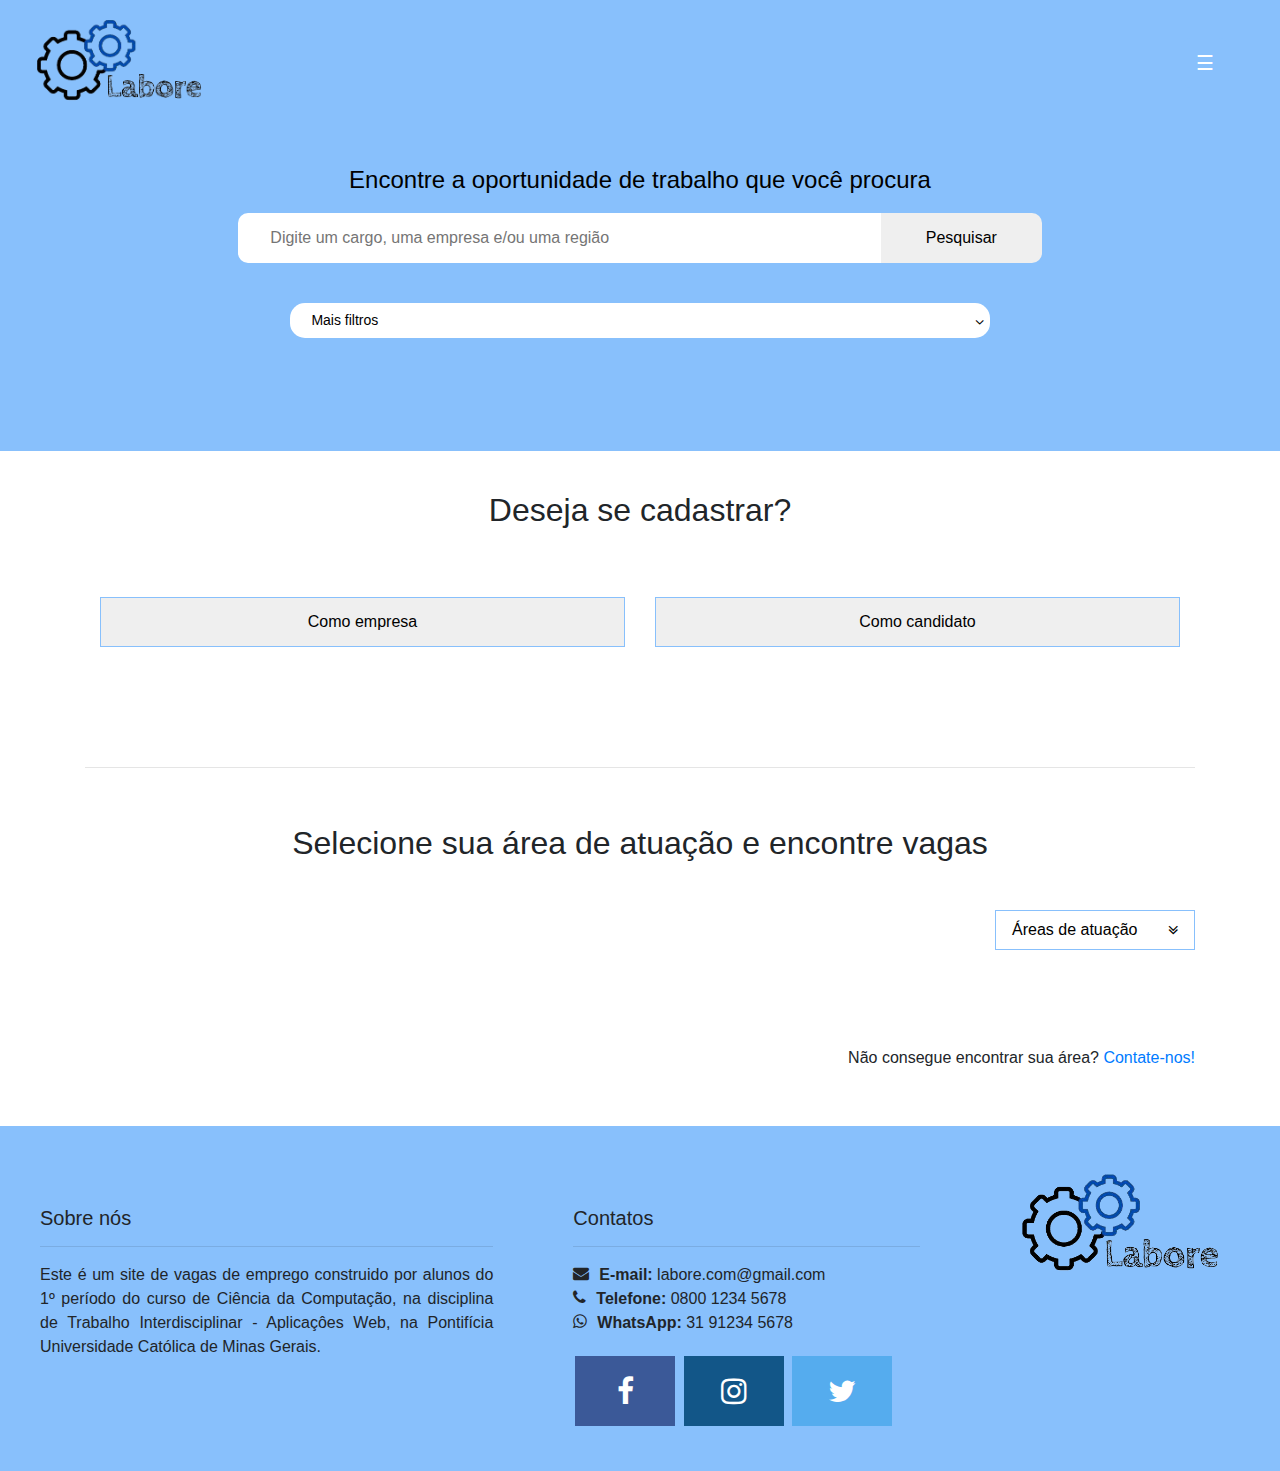
==== commit 55dfd803: "Adcionando mais funcionalidades e nova logo" ====
--- a/Codigo/index.html
+++ b/Codigo/index.html
@@ -42,11 +42,9 @@
                     </div>
                 </div>
                 <div class = "row" id = "caixa-pesquisa-row">
-                    <div class = "col-md-8 mx-auto" id = "caixa-pesquisa-col">
-                        <form class = "search">
-                            <input type = "text" placeholder= "Digite um cargo, uma empresa e/ou uma região" id = "pesquisa-vagas">
-                            <!-- <button type="submit" id = "pesquisar">Pesquisar</button> -->
-                        </form>
+                    <div class = "col-md-8 mx-auto" id = "caixa-pesquisa-col" style="display: inline;">
+                        <input type = "text" placeholder= "Digite um cargo, uma empresa e/ou uma região" id = "pesquisa-vagas" style="float: left;">
+                        <button type="button" id = "pesquisar" style="float: right;" onclick="Pesquisa()">Pesquisar</button>
                     </div>
                 </div>
                 <div class = "row" id = "filtros">
@@ -142,190 +140,26 @@
                         <div class="carousel-inner">
                             <div class="carousel-item active">
                                 <div class = "container">
-                                    <div class = "row" id="slides" style="padding-top: 50px;">
-                                        <div class = "col-lg-4" id="vaga">
-                                            <div class="card p-3 mb-2">
-                                                <div class="d-flex justify-content-between">
-                                                    <div class="d-flex flex-row align-items-center">
-                                                        <div class="icon"> <img src="https://upload.wikimedia.org/wikipedia/commons/thumb/f/fe/Video-Game-Controller-Icon-IDV-green.svg/2048px-Video-Game-Controller-Icon-IDV-green.svg.png" > </div>
-                                                        <div class="ms-2 empresa-detalhes">
-                                                            <h6 class="mb-0"> MyTech</h6> <span> 1 dia atrás</span>
-                                                        </div>
-                                                    </div>
-                                                    <div class="categoria"> <span>Tecnologia</span> </div>
-                                                </div>
-                                                <div class="mt-5">
-                                                    <h3 class="heading">Estágio<br>Analista de Sistemas</h3>
-                                                    <div class="mt-5">
-                                                        <div class="mt-3"> <span class="text1">32 pessoas<span class="text2"> se candidataram</span></span> </div>
-                                                    </div>
-                                                </div>
-                                            </div>
-                                        </div>
-                                        <div class = "col-lg-4" id="vaga">
-                                            <div class="card p-3 mb-2">
-                                                <div class="d-flex justify-content-between">
-                                                    <div class="d-flex flex-row align-items-center">
-                                                        <div class="icon"> <img src="https://www.acejundiai.com.br/wp-content/uploads/2019/06/png-internet-internet-icon-1600.png" > </div>
-                                                        <div class="ms-2 empresa-detalhes">
-                                                            <h6 class="mb-0">MinasTech</h6> <span>2 dias atrás</span>
-                                                        </div>
-                                                    </div>
-                                                    <div class="categoria"> <span>Marketing</span> </div>
-                                                </div>
-                                                <div class="mt-5">
-                                                    <h3 class="heading">Sênior<br>Gestor de Marketing</h3>
-                                                    <div class="mt-5">
-                                                        <div class="mt-3"> <span class="text1">22 pessoas<span class="text2"> se candidataram</span></span> </div>
-                                                    </div>
-                                                </div>
-                                            </div>
-                                        </div>
-                                        <div class = "col-lg-4" id="vaga">
-                                            <div class="card p-3 mb-2">
-                                                <div class="d-flex justify-content-between">
-                                                    <div class="d-flex flex-row align-items-center">
-                                                        <div class="icon"> <img src="https://icons-for-free.com/iconfiles/png/512/mario+mario+bros+mario+world+mushroom+toad+videogame+icon-1320196400529338074.png" > </div>
-                                                        <div class="ms-2 empresa-detalhes">
-                                                            <h6 class="mb-0">Geek</h6> <span>1 semana atrás</span>
-                                                        </div>
-                                                    </div>
-                                                    <div class="categoria"> <span>Tecnologia</span> </div>
-                                                </div>
-                                                <div class="mt-5">
-                                                    <h3 class="heading">Trainee<br>Técnico em Informática</h3>
-                                                    <div class="mt-5">
-                                                        <div class="mt-3"> <span class="text1">13 pessoas<span class="text2"> se candidataram</span></span> </div>
-                                                    </div>
-                                                </div>
-                                            </div>
-                                        </div>
+                                    <div class = "row" id="slides1" style="padding-top: 50px;">
+                                        
                                     </div>
                                 </div>
                             </div>
                             <div class="carousel-item">
                                 <div class = "container">
-                                    <div class = "row" id="slides" style="padding-top: 50px;">
-                                        <div class = "col-lg-4" id="vaga">
-                                            <div class="card p-3 mb-2">
-                                                <div class="d-flex justify-content-between">
-                                                    <div class="d-flex flex-row align-items-center">
-                                                        <div class="icon"> <img src="https://upload.wikimedia.org/wikipedia/commons/thumb/f/fe/Video-Game-Controller-Icon-IDV-green.svg/2048px-Video-Game-Controller-Icon-IDV-green.svg.png" > </div>
-                                                        <div class="ms-2 empresa-detalhes">
-                                                            <h6 class="mb-0"> MyTech</h6> <span> 1 dia atrás</span>
-                                                        </div>
-                                                    </div>
-                                                    <div class="categoria"> <span>Tecnologia</span> </div>
-                                                </div>
-                                                <div class="mt-5">
-                                                    <h3 class="heading">Estágio<br>Analista de Sistemas</h3>
-                                                    <div class="mt-5">
-                                                        <div class="mt-3"> <span class="text1">32 pessoas<span class="text2"> se candidataram</span></span> </div>
-                                                    </div>
-                                                </div>
-                                            </div>
-                                        </div>
-                                        <div class = "col-lg-4" id="vaga">
-                                            <div class="card p-3 mb-2">
-                                                <div class="d-flex justify-content-between">
-                                                    <div class="d-flex flex-row align-items-center">
-                                                        <div class="icon"> <img src="https://www.acejundiai.com.br/wp-content/uploads/2019/06/png-internet-internet-icon-1600.png" > </div>
-                                                        <div class="ms-2 empresa-detalhes">
-                                                            <h6 class="mb-0">MinasTech</h6> <span>2 dias atrás</span>
-                                                        </div>
-                                                    </div>
-                                                    <div class="categoria"> <span>Marketing</span> </div>
-                                                </div>
-                                                <div class="mt-5">
-                                                    <h3 class="heading">Sênior<br>Gestor de Marketing</h3>
-                                                    <div class="mt-5">
-                                                        <div class="mt-3"> <span class="text1">22 pessoas<span class="text2"> se candidataram</span></span> </div>
-                                                    </div>
-                                                </div>
-                                            </div>
-                                        </div>
-                                        <div class = "col-lg-4" id="vaga">
-                                            <div class="card p-3 mb-2">
-                                                <div class="d-flex justify-content-between">
-                                                    <div class="d-flex flex-row align-items-center">
-                                                        <div class="icon"> <img src="https://icons-for-free.com/iconfiles/png/512/mario+mario+bros+mario+world+mushroom+toad+videogame+icon-1320196400529338074.png" > </div>
-                                                        <div class="ms-2 empresa-detalhes">
-                                                            <h6 class="mb-0">Geek</h6> <span>1 semana atrás</span>
-                                                        </div>
-                                                    </div>
-                                                    <div class="categoria"> <span>Tecnologia</span> </div>
-                                                </div>
-                                                <div class="mt-5">
-                                                    <h3 class="heading">Trainee<br>Técnico em Informática</h3>
-                                                    <div class="mt-5">
-                                                        <div class="mt-3"> <span class="text1">13 pessoas<span class="text2"> se candidataram</span></span> </div>
-                                                    </div>
-                                                </div>
-                                            </div>
-                                        </div>
+                                    <div class = "row" id="slides2" style="padding-top: 50px;">
+                                        
+                                        
+                                        
                                     </div>
                                 </div>
                             </div>
                             <div class="carousel-item">
                                 <div class = "container">
-                                    <div class = "row" id="slides" style="padding-top: 50px;">
-                                        <div class = "col-lg-4" id="vaga">
-                                            <div class="card p-3 mb-2">
-                                                <div class="d-flex justify-content-between">
-                                                    <div class="d-flex flex-row align-items-center">
-                                                        <div class="icon"> <img src="https://upload.wikimedia.org/wikipedia/commons/thumb/f/fe/Video-Game-Controller-Icon-IDV-green.svg/2048px-Video-Game-Controller-Icon-IDV-green.svg.png" > </div>
-                                                        <div class="ms-2 empresa-detalhes">
-                                                            <h6 class="mb-0"> MyTech</h6> <span> 1 dia atrás</span>
-                                                        </div>
-                                                    </div>
-                                                    <div class="categoria"> <span>Tecnologia</span> </div>
-                                                </div>
-                                                <div class="mt-5">
-                                                    <h3 class="heading">Estágio<br>Analista de Sistemas</h3>
-                                                    <div class="mt-5">
-                                                        <div class="mt-3"> <span class="text1">32 pessoas<span class="text2"> se candidataram</span></span> </div>
-                                                    </div>
-                                                </div>
-                                            </div>
-                                        </div>
-                                        <div class = "col-lg-4" id="vaga">
-                                            <div class="card p-3 mb-2">
-                                                <div class="d-flex justify-content-between">
-                                                    <div class="d-flex flex-row align-items-center">
-                                                        <div class="icon"> <img src="https://www.acejundiai.com.br/wp-content/uploads/2019/06/png-internet-internet-icon-1600.png" > </div>
-                                                        <div class="ms-2 empresa-detalhes">
-                                                            <h6 class="mb-0">MinasTech</h6> <span>2 dias atrás</span>
-                                                        </div>
-                                                    </div>
-                                                    <div class="categoria"> <span>Marketing</span> </div>
-                                                </div>
-                                                <div class="mt-5">
-                                                    <h3 class="heading">Sênior<br>Gestor de Marketing</h3>
-                                                    <div class="mt-5">
-                                                        <div class="mt-3"> <span class="text1">22 pessoas<span class="text2"> se candidataram</span></span> </div>
-                                                    </div>
-                                                </div>
-                                            </div>
-                                        </div>
-                                        <div class = "col-lg-4" id="vaga">
-                                            <div class="card p-3 mb-2">
-                                                <div class="d-flex justify-content-between">
-                                                    <div class="d-flex flex-row align-items-center">
-                                                        <div class="icon"> <img src="https://icons-for-free.com/iconfiles/png/512/mario+mario+bros+mario+world+mushroom+toad+videogame+icon-1320196400529338074.png" > </div>
-                                                        <div class="ms-2 empresa-detalhes">
-                                                            <h6 class="mb-0">Geek</h6> <span>1 semana atrás</span>
-                                                        </div>
-                                                    </div>
-                                                    <div class="categoria"> <span>Tecnologia</span> </div>
-                                                </div>
-                                                <div class="mt-5">
-                                                    <h3 class="heading">Trainee<br>Técnico em Informática</h3>
-                                                    <div class="mt-5">
-                                                        <div class="mt-3"> <span class="text1">13 pessoas<span class="text2"> se candidataram</span></span> </div>
-                                                    </div>
-                                                </div>
-                                            </div>
-                                        </div>
+                                    <div class = "row" id="slides3" style="padding-top: 50px;">
+                                        
+                                        
+                                        
                                     </div>
                                 </div>
                             </div>
--- a/Codigo/style.css
+++ b/Codigo/style.css
@@ -107,12 +107,32 @@
 }
 
 #pesquisa-vagas {
-    width: 100%;
+    width: 80%;
     height: 50px;
-    border-radius: 10px;
+    border-top-left-radius: 10px;
+    border-bottom-left-radius: 10px;
     border: 0px;
     text-indent: 30px;
 }
+
+#pesquisar {
+    width: 20%;
+    height: 50px;
+    border: 0px;
+    border-top-right-radius: 10px;
+    border-bottom-right-radius: 10px;
+    cursor: pointer;
+}
+
+#pesquisar:focus {
+    outline-width: 0px;
+}
+
+#pesquisar:hover {
+    background-color: rgb(47, 1, 248);
+    color: white;
+}
+
 
 #pesquisa-vagas:focus {
     outline-width: 0px;
@@ -320,6 +340,30 @@
     background-color: rgb(47, 1, 248);
     color: white;
     outline-width: 0px;;
+}
+
+/* Resultados de pesquisa */
+
+.box-resultado {
+    padding-top: 40px;
+    text-align: justify;
+}
+
+.box-resultado .card {
+    background-color: rgb(136, 192, 252);
+    padding: 15px;
+}
+
+.box-resultado h4 {
+    color: black;
+}
+
+.box-resultado h5 {
+    color: red;
+}
+
+.box-resultado span {
+    color: white;
 }
 
 /* Seção de áreas de atuação */
